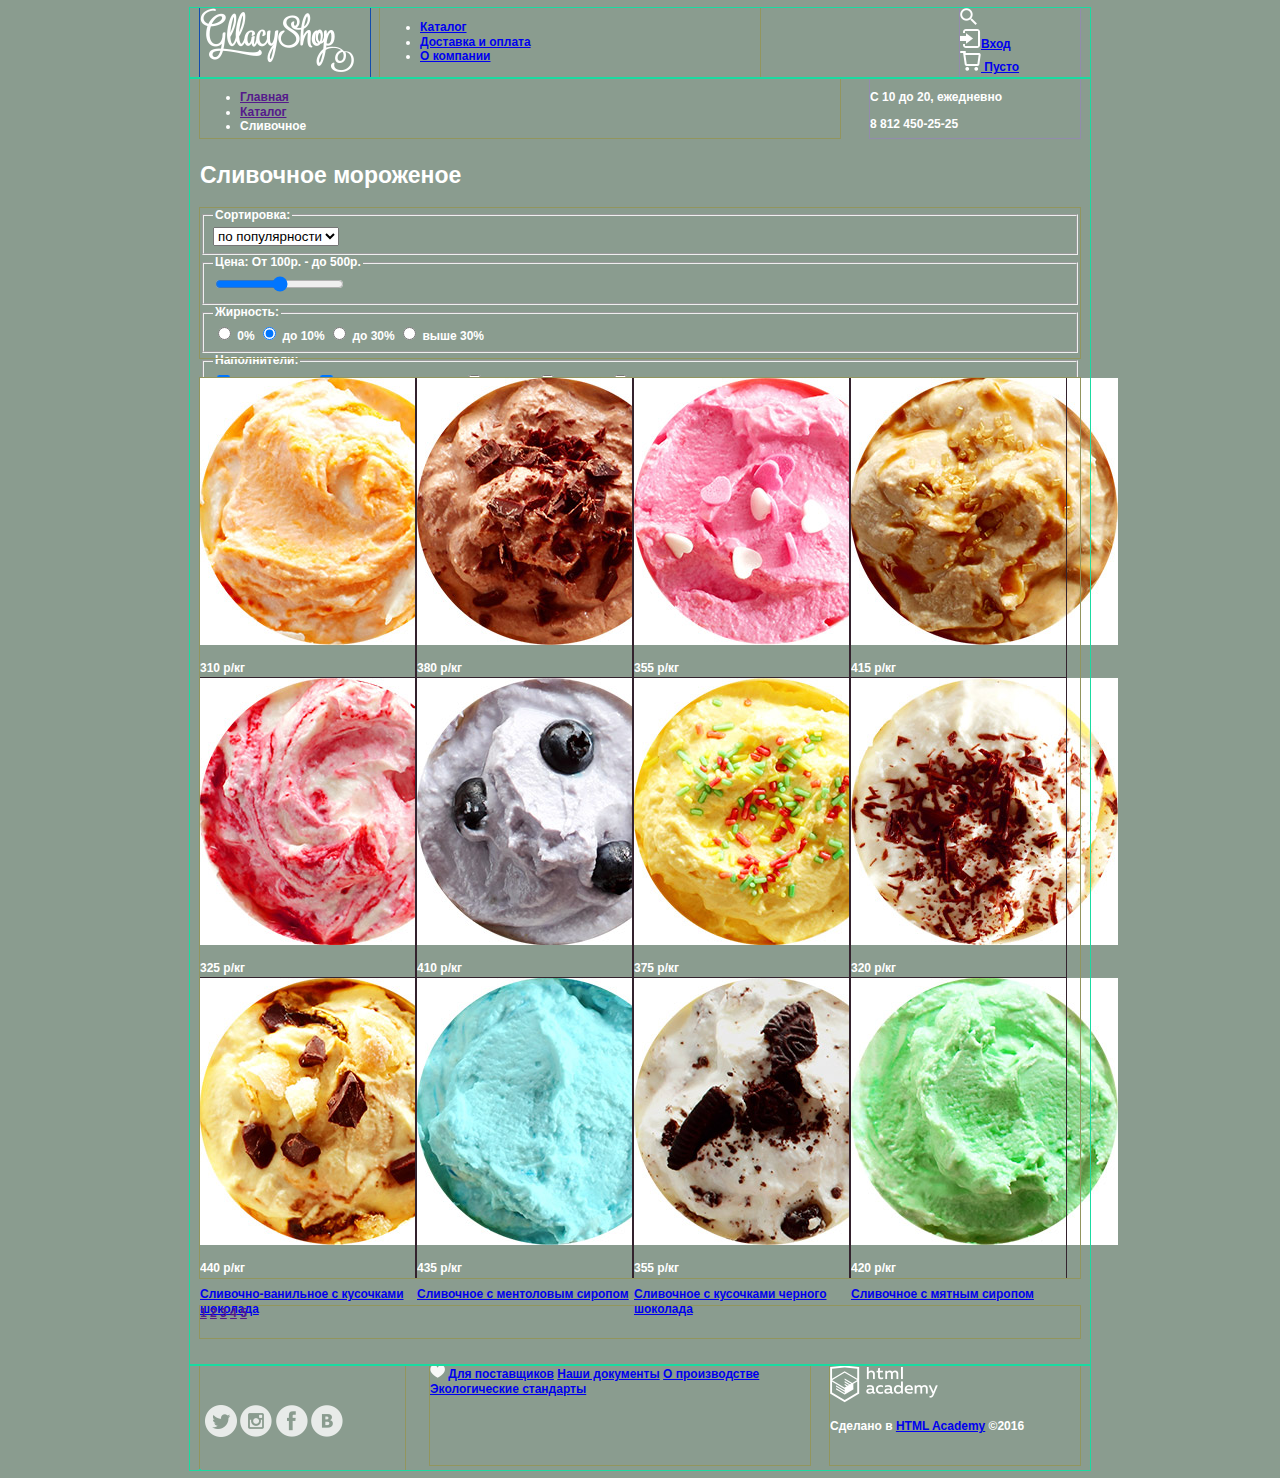
==== inner.html @ 933a935c "Сетка. Начало." ====
<!DOCTYPE html>
<html lang="ru">
  <head>
    <link href="css/style.css" rel="stylesheet">
    <meta charset="utf-8">
    <title>Gllacy Shop</title>
  </head>
  <body>
     <header class="main-header inner">
      <div class="container">
        <div class="header-logo">
          <a><img src="img/logo.png" width="154" height="64" alt="Глейси"></a>
        </div>
        <nav class="main-navigation">
          <ul>
            <li>
              <a href="#">Каталог</a>
            </li>
            <li>
              <a href="#">Доставка и оплата</a>
            </li>
            <li>
              <a href="#">О компании</a>
            </li>
          </ul>
        </nav>
        <div class="user-block">
          <a class="search" href="#" >
            <img src="img/icon-loop.png" width="17" height="17" alt="loop">
          </a>
          <div class="login">
          <a href="#"><img src="img/icon-entrance.png" width="21" height="19" alt="entrance">Вход</a>
          </div>
          <a class="basket" href="#">
            <img src="img/icon-basket.png" width="21" height="20" alt="basket">
            Пусто</a>
        </div>
        <div class="header-info">
          <p>С 10 до 20, ежедневно</p>
          <p>8 812 450-25-25</p>
        </div>
      </div>
    </header>
    <main class="container clearfix">
      <div class="breadcrumbs">
        <ul>
          <li>
            <a href="">Главная</a>
          </li>
          <li>
            <a href="">Каталог</a>
          </li>
          <li>
            Сливочное
          </li>
        </ul>
      </div>
      <h2 class="second-header">Сливочное мороженое</h2>
      <div class="filters">
        <form method="post" action="#">
          <fieldset>
            <legend>Сортировка:</legend>
            <select name="select">
              <option value="popular">по популярности</option>
            </select>
          </fieldset >
          <fieldset >
            <legend>Цена: От <span>100р.</span> - до <span>500р.</span></legend>
            <input type="range" min="100" max="500" step="10" id="price">
          </fieldset >
          <fieldset >
            <legend for="group-item">Жирность:</legend>
            <input type="radio" name="group-item" value="0%" id="0">
            <label for="0">0%</label>
            <input type="radio" name="group-item" value="до 10%" id="10-" checked>
            <label for="10-">до 10%</label>
            <input type="radio" name="group-item" value="до 30%" id="30-">
            <label for="30-"> до 30%</label>
            <input type="radio" name="group-item" value="выше 30%" id="30+">
            <label for="30+">выше 30%</label>
          </fieldset >
          <fieldset >
            <legend>Наполнители:</legend>
            <input type="checkbox" name="taste" id="chocolate" checked>
            <label for="chocolate">шоколадные</label>
            <input type="checkbox" name="taste" id="sugar" checked>
            <label for="sugar">сахарные присыпки</label>
            <input type="checkbox" name="taste" id="fruits">
            <label for="fruits">фрукты</label>
            <input type="checkbox" name="taste" id="suryp">
            <label for="suryp">сиропы</label>
            <input type="checkbox" name="taste" id="jam">
            <label for="jam">джемы</label>
          </fieldset >
        </form>
      </div>
      <div class="product">
        <article>
          <img src="img/item-orange-jam.jpg" width="267" height="267" alt="orange-jam">
          <p class="popular-price"><span>310 р/</span>кг</p>
          <a href="#">Сливочное с апельсиновым джемом и цитрусовой стружкой</a>
        </article>
        <article>
          <img src="img/item-cream-and-coffee.jpg" width="267" height="267" alt="cream-and-coffee">
          <p class="popular-price"><span>380 р/кг</p>
          <a href="#">Сливочно-кофейное с кусочками шоколада</a>
        </article>
        <article>
          <img src="img/item-cream-and-strawberry.jpg" width="267" height="267" alt="cream-and-strawberry">
          <p class="popular-price"><span>355 р/</span>кг</p>
          <a href="#">Сливочно-клубничное с присыпкой из белого шоколада</a>
        </article>
        <article>
          <img src="img/item-creme-brulee.jpg" width="267" height="267" alt="creme-brulee">
          <p class="popular-price"><span>415 р/</span>кг</p>
          <a href="#">Сливочное крем-брюле с карамельное подливкой</a>
        </article>
        <article>
          <img src="img/item-cowberry-jam.jpg" width="267" height="267" alt="cowberry-jam">
          <p class="popular-price"><span>325 р/</span>кг</p>
          <a href="#">Сливочное с брусничным джемом</a>
        </article>
        <article>
          <img src="img/item-blueberries.jpg" width="267" height="267" alt="blueberries">
          <p class="popular-price"><span>410 р/</span>кг</p>
          <a href="#">Сливочно-черничное с цельными ягодами черники</a>
        </article>
        <article>
          <img src="img/item-lemon-caramel.jpg" width="267" height="267" alt="lemon-caramel">
          <p class="popular-price"><span>375 р/</span>кг</p>
          <a href="#">Сливочно-лимонное с карамельной присыпкой</a>
        </article>
        <article>
          <img src="img/item-creme-chocolate.jpg" width="267" height="267" alt="creme-chocolate">
          <p class="popular-price"><span>320 р/</span>кг</p>
          <a href="#">Сливочное с шоколадной стружкой</a>
        </article>
        <article>
          <img src="img/item-vanil-chocolate.jpg" width="267" height="267" alt="vanil-chocolate">
          <p class="popular-price"><span>440 р/</span>кг</p>
          <a href="#">Сливочно-ванильное с кусочками шоколада</a>
        </article>
        <article>
          <img src="img/item-mentol.jpg" width="267" height="267" alt="mentol">
          <p class="popular-price"><span>435 р/</span>кг</p>
          <a href="#">Сливочное с ментоловым сиропом</a>
        </article>
        <article>
          <img src="img/item-black-chocolate.jpg" width="267" height="267" alt="black-chocolate">
          <p class="popular-price"><span>355 р/</span>кг</p>
          <a href="#">Сливочное с кусочками черного шоколада</a>
        </article>
        <article>
          <img src="img/item-creme-mint.jpg" width="267" height="267" alt="creme-mint">
          <p class="popular-price"><span>420 р/</span>кг</p>
          <a href="#">Сливочное с мятным сиропом</a>
        </article>
      </div>
      <div class="paginator">
        <a class="paginator-active" href="">1</a>
        <a href="">2</a>
        <a href="">3</a>
        <a href="">4</a>
        <a href="">5</a>
      </div>
    </main>
    <footer class="main-footer">
      <div class="container clearfix">
        <section class="footer-social">
          <a class="social-btn social-btn-twitter" href="#">
            <img src="img/icon-twitter.png" width="32" height="32" alt="twitter"></a>
          <a class="social-btn social-btn-inst" href="#">
            <img src="img/icon-insta.png" width="32" height="32" alt="insta"></a>
          <a class="social-btn social-btn-fb" href="#">
            <img src="img/icon-fb.png" width="32" height="32" alt="fb"></a>
          <a class="social-btn social-btn-vk" href="#">
            <img src="img/icon-vk.png" width="32" height="32" alt="vk"></a>
        </section>
        <section class="footer-links">
          <img src="img/icon-heart.png" width="15" height="13" alt="heart">
          <a href="#">Для поставщиков</a>
          <a href="#">Наши документы</a>
          <a href="#">О производстве</a>
          <a href="#">Экологические стандарты</a>
        </section>
        <section class="footer-copyright">
          <a href="https://htmlacademy.ru/intensive/htmlcss">
            <img class="logo-copyright" src="img/logo-h-a.png" width="108" height="38" alt="HA"></a>
          <p>Сделано в
          <a class="btn" href="https://htmlacademy.ru/intensive/htmlcss">HTML Academy</a>
          ©2016</p>
        </section>
      </div>
    </footer>
  </body>
</html>
---- css/style.css ----
body{
   background:#8a9c8f;
   font-size: 12px;
   font-family: "Roboto", Helvetica, sans-serif;
   color: rgb(255, 255, 255);
   font-weight: bold;
   line-height: 1.222;
}
.first-header
{
font-size: 60px;
color: rgb(255, 255, 255);
font-family: "Roboto", Helvetica, sans-serif;
font-weight: bold;
line-height: 1.006;
}
.second-header
{
font-size: 23px;
font-family: "Roboto", Helvetica, sans-serif;
color: rgb(255, 255, 255);
font-weight: bold;
line-height: 1.171;
}
.promotion-raspberry{
  background: url("../img/bg-promotion-rasberry.jpg") no-repeat;
  background-size: auto;
}
.promotion-chocolate{
  background: url("../img/bg-promotion-chocolate.jpg") no-repeat;
  background-size: auto;
}

.clearfix::after {
  content: "";
  outline: 1px solid #12dbad;
  display: table;
  clear: both;
}
.container {
  min-height: 70px;
  width: 880px;
  margin: 0 auto;
  padding: 0 10px;
  outline: 1px solid #19dba1;
}
.header-logo{
  float: left;
  width: 170px;
  outline: 1px solid #124bad;
  min-height: 70px;
  margin-right: 10px;
}
.main-navigation {
  float:left;
  width: 380px;
  outline: 1px solid #92955d;
  min-height: 70px;
}

.user-block {
  float: right;
  width: 120px;
  outline: 1px solid #928bad;
  height: 70px;
}
.header-info{
  float: right;
  width: 210px;
  outline: 1px solid #928bad;
  height: 60px;
}
.main-header{
  margin-bottom: 265px;
}
.inner{
  margin-bottom: 0px;
}
<--Явный костыль Inner. Можно ли проще? -->
.slider{
  outline: 1px solid #92955d;
  height:230px;
  margin-bottom:20px;
}
.promotion{
  outline: 1px solid #44445d;
  height:250px;
  margin-bottom:15px;
}
.promotion .block{
  float:left;
  height:240px;
  outline: 1px solid #92955d;
  width:430px;
  margin-left:7px;
  border-radius: 20px;
}
.popular-items{
  outline: 1px solid #33345d;
  height:300px;
  margin-bottom:20px;
}
.product article {
  float:left;
  margin-right: 2px;
  height:300px;
  width: 215px;
  outline: 1px solid #33222d;
}
.popular-items article {
  float:left;
  margin-right: 2px;
  height:300px;
  width: 215px;
  outline: 1px solid #33222d;
}
.breadcrumbs{
  float:left;
  width: 640px;
  height:60px;
  outline: 1px solid #92955d;
  margin-bottom: 5px;
}
h2{
  float:left;
}
.filters{
  float: left;
  height: 150px;
  width:880px;
  outline: 1px solid #92955d;
  margin-bottom: 20px;
}
.product{
  min-height: 350px;
  float:left;
  width:880px;
  outline: 1px solid #92955d;
  margin-bottom: 28px;
}
.paginator{
  float:left;
  min-height: 32px;
  width:880px;
  outline: 1px solid #92955d;
  margin-bottom: 27px;
}
.shop-info{
  outline: 1px solid #37775d;
  height: 390px;
  margin-bottom: 20px;
  width: 860px;
  border-radius: 20px;
  background: url("../img/bg-shop-news.png");
  background-size: auto;
}
.point{
  float:left;
  margin-top: 65px;
  margin-right: 1px;
  margin-left: 10px;
  height:130px;
  width: 418px;
  outline: 1px solid #33222d;
}
.point:nth-child(n+2){
  float:left;
  margin-top:10px;
  margin-right: 1px;
  margin-left: 10px;
  height:130px;
  width: 418px;
  outline: 1px solid #33222d;
}
.news-mailing{
  outline: 1px solid #44445d;
  height:250px;
  margin-bottom:10px;
}
.news-mailing .block{
  float:left;
  height:240px;
  outline: 1px solid #92955d;
  width:430px;
  margin-left:7px;
}
.shop-news{
  float:left;
  height:240px;
  outline: 1px solid #92955d;
  width:430px;
  margin-left:7px;
  border-radius: 20px;
  background: url("../img/bg-news-strawberry.jpg");
  background-size: cover;
}
.mailing{
  float:left;
  height:240px;
  outline: 1px solid #92955d;
  width:430px;
  margin-left:7px;
  border-radius: 20px;
  background-size: cover;
  color: #000000;
  background: #f7f7f4;
}
.map .container{
  background: url("../img/map.jpg") no-repeat;
  background-size: auto;
}
.contacts{
  float:right;
  margin-top: 60px;
  margin-right: 6px;
  margin-bottom: 47px;
  width:310px;
  height:330px;
  outline: 1px solid #92955d;
  border-radius: 20px;
  background: #f7f7f4;
  color: #000000;
}
.footer-social{
  float:left;
  height:25px;
  width:200px;
  margin-right: 25px;
  padding:40px 0px 40px 5px;
  outline: 1px solid #92955d;
}
.footer-links{
  float:left;
  width:380px;
  height:100px;
  margin-right: 16px;
  outline: 1px solid #92955d;
}
.footer-copyright{
  float:right;
  width:250px;
  height:100px;
  outline: 1px solid #92955d;
}
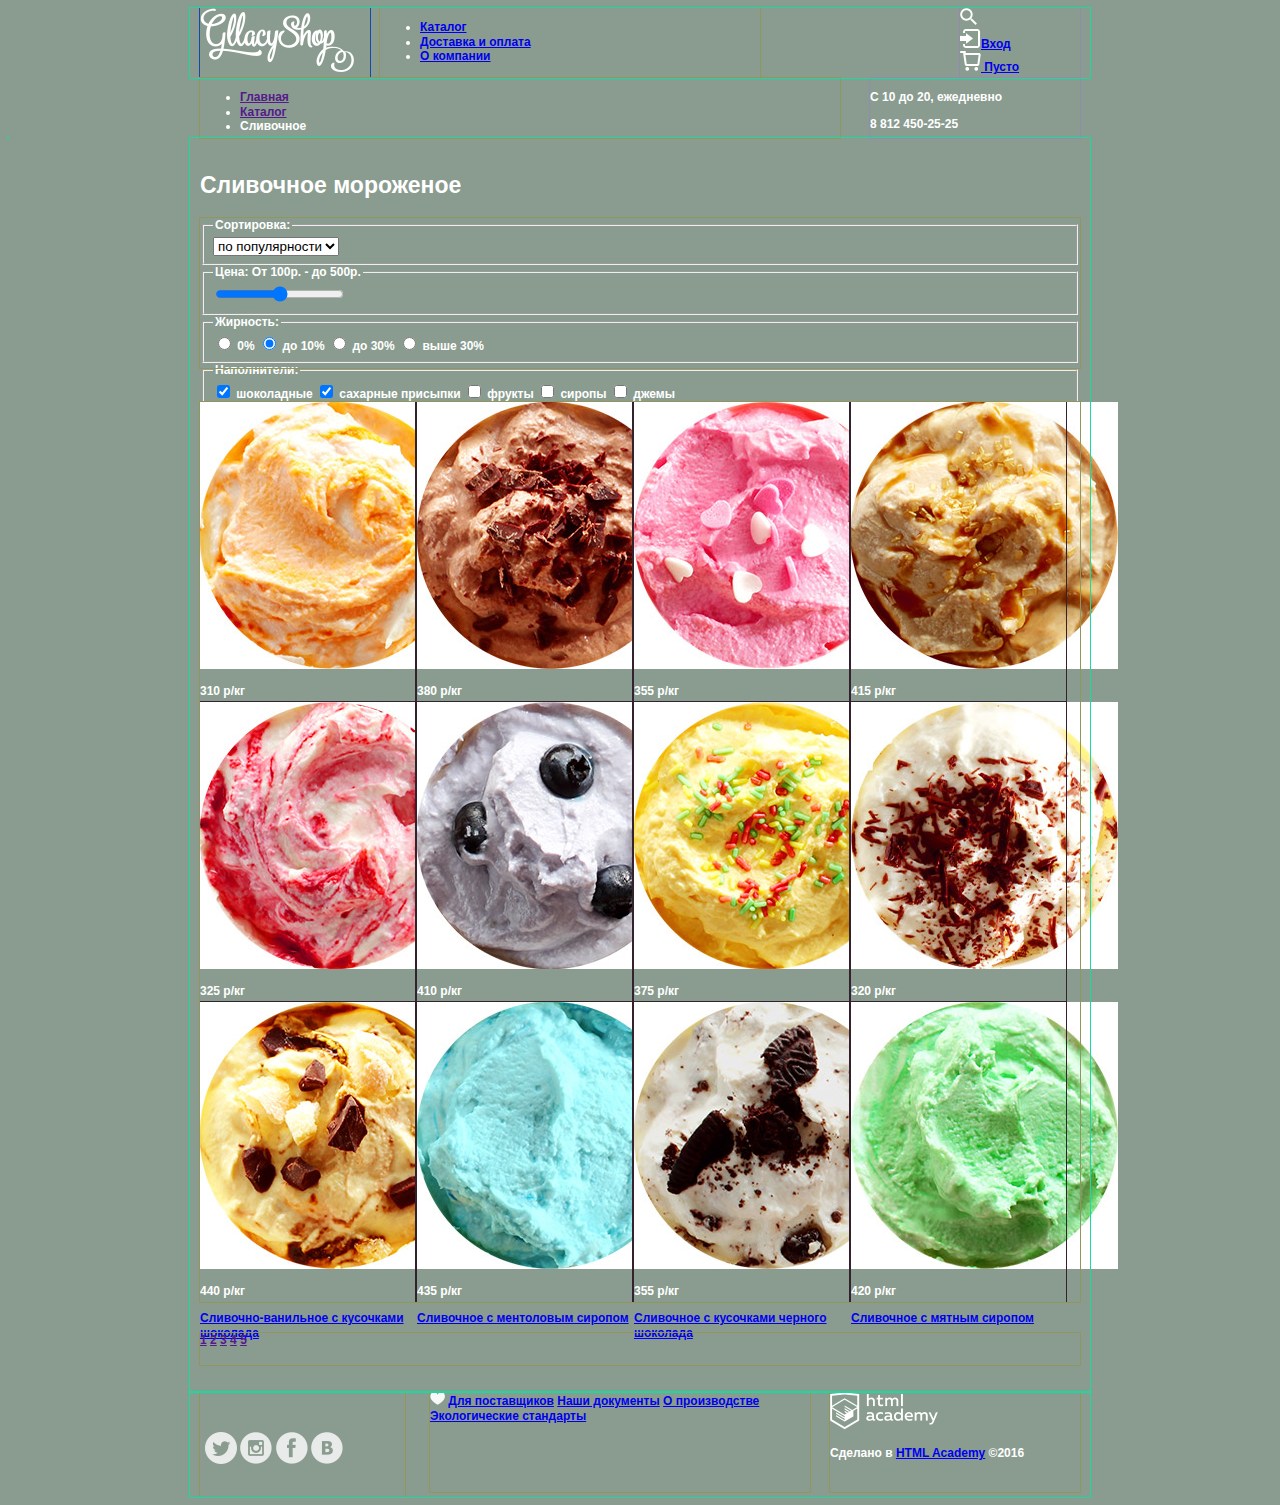
==== commit 193e4a76: "Сетка.Исправлено" ====
--- a/inner.html
+++ b/inner.html
@@ -6,7 +6,7 @@
     <title>Gllacy Shop</title>
   </head>
   <body>
-     <header class="main-header inner">
+     <header class="main-header clearfix">
       <div class="container">
         <div class="header-logo">
           <a><img src="img/logo.png" width="154" height="64" alt="Глейси"></a>
--- a/css/style.css
+++ b/css/style.css
@@ -16,6 +16,7 @@
 }
 .second-header
 {
+display:inline-block;
 font-size: 23px;
 font-family: "Roboto", Helvetica, sans-serif;
 color: rgb(255, 255, 255);
@@ -70,14 +71,8 @@
   outline: 1px solid #928bad;
   height: 60px;
 }
-.main-header{
-  margin-bottom: 265px;
-}
-.inner{
-  margin-bottom: 0px;
-}
-<--Явный костыль Inner. Можно ли проще? -->
 .slider{
+  margin-top: 285px;
   outline: 1px solid #92955d;
   height:230px;
   margin-bottom:20px;
@@ -107,25 +102,27 @@
   width: 215px;
   outline: 1px solid #33222d;
 }
-.popular-items article {
-  float:left;
+.item {
+  display:inline-block;
   margin-right: 2px;
   height:300px;
   width: 215px;
   outline: 1px solid #33222d;
 }
 .breadcrumbs{
-  float:left;
+  display:inline-block;
   width: 640px;
   height:60px;
   outline: 1px solid #92955d;
   margin-bottom: 5px;
+  vertical-align: top;
+  margin-top: -60px;
 }
 h2{
   float:left;
 }
 .filters{
-  float: left;
+  display:inline-block;
   height: 150px;
   width:880px;
   outline: 1px solid #92955d;
@@ -133,13 +130,13 @@
 }
 .product{
   min-height: 350px;
-  float:left;
+  display:inline-block;
   width:880px;
   outline: 1px solid #92955d;
   margin-bottom: 28px;
 }
 .paginator{
-  float:left;
+  display:inline-block;
   min-height: 32px;
   width:880px;
   outline: 1px solid #92955d;
@@ -154,24 +151,20 @@
   background: url("../img/bg-shop-news.png");
   background-size: auto;
 }
+.points{
+  float:left;
+  margin-top: 30px;
+}
 .point{
   float:left;
-  margin-top: 65px;
+  margin-top: 10px;
   margin-right: 1px;
   margin-left: 10px;
   height:130px;
   width: 418px;
   outline: 1px solid #33222d;
 }
-.point:nth-child(n+2){
-  float:left;
-  margin-top:10px;
-  margin-right: 1px;
-  margin-left: 10px;
-  height:130px;
-  width: 418px;
-  outline: 1px solid #33222d;
-}
+
 .news-mailing{
   outline: 1px solid #44445d;
   height:250px;
@@ -205,7 +198,7 @@
   color: #000000;
   background: #f7f7f4;
 }
-.map .container{
+.map{
   background: url("../img/map.jpg") no-repeat;
   background-size: auto;
 }
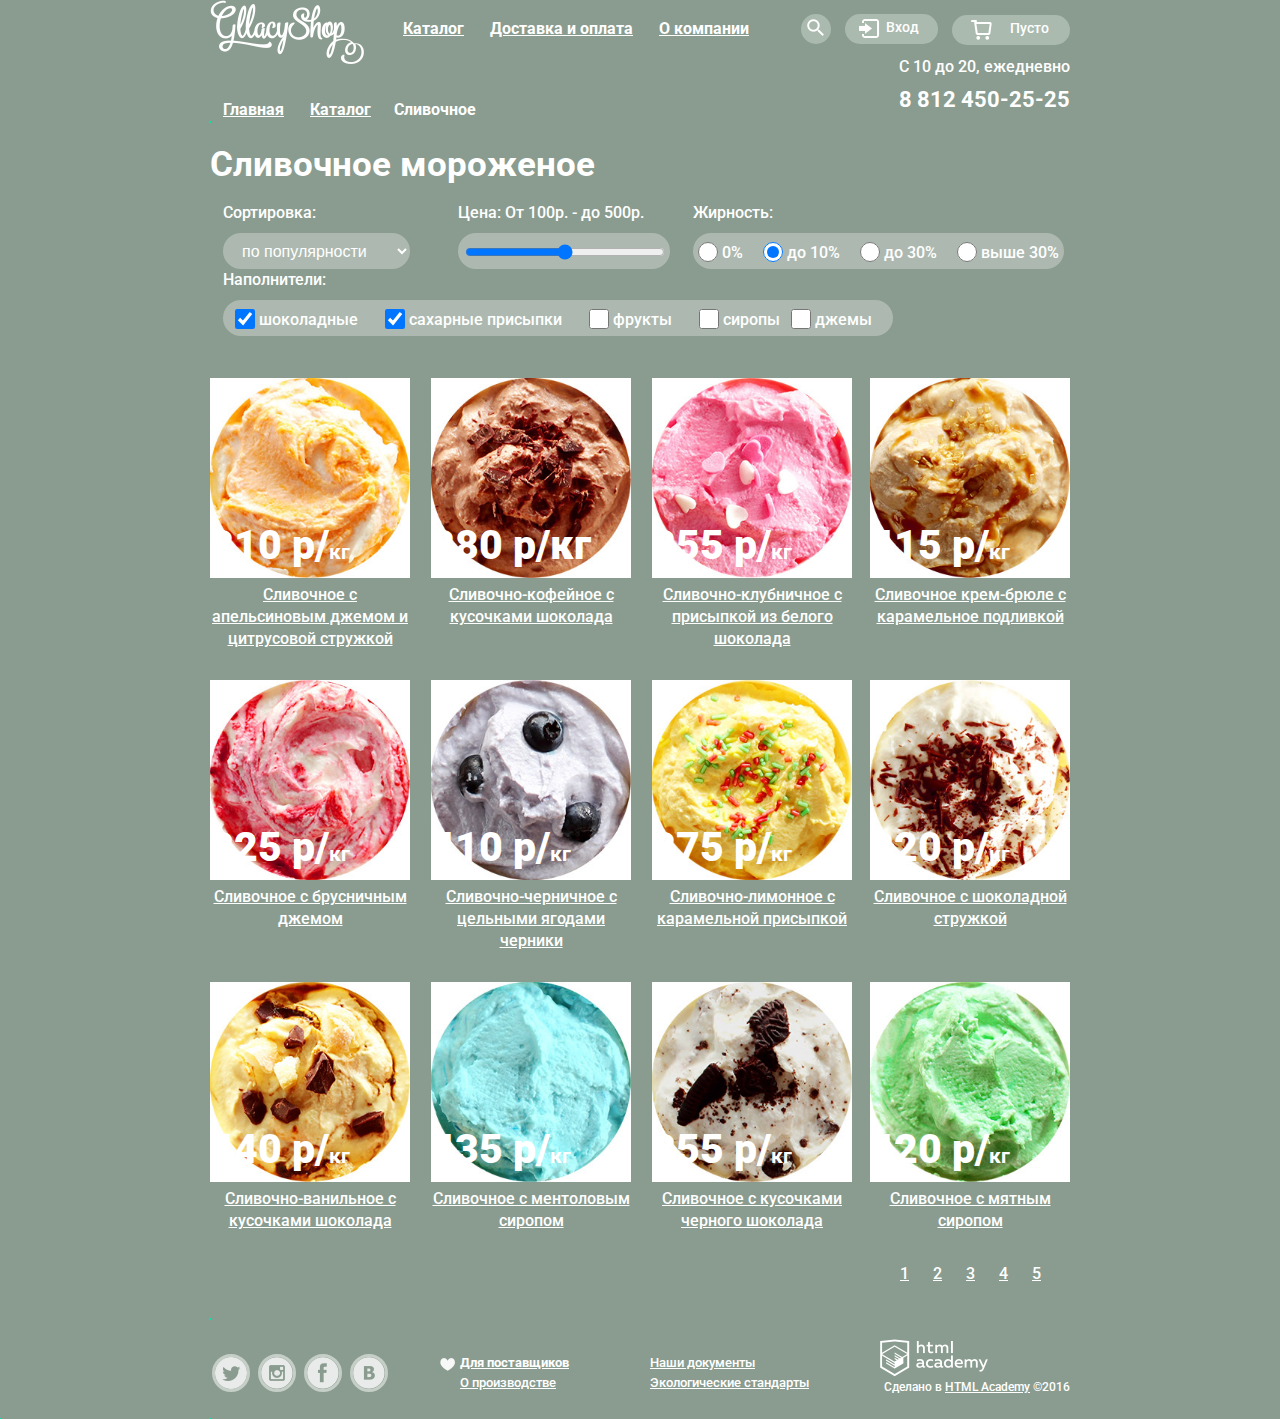
==== commit 1b987cb2: "Сетка и декор" ====
--- a/inner.html
+++ b/inner.html
@@ -1,46 +1,52 @@
 <!DOCTYPE html>
 <html lang="ru">
   <head>
+    <link href="https://fonts.googleapis.com/css?family=Roboto:400,500,700&amp;subset=cyrillic" rel="stylesheet">
+    <link rel="stylesheet" href="css/normalize.css">
     <link href="css/style.css" rel="stylesheet">
     <meta charset="utf-8">
     <title>Gllacy Shop</title>
   </head>
   <body>
-     <header class="main-header clearfix">
-      <div class="container">
-        <div class="header-logo">
-          <a><img src="img/logo.png" width="154" height="64" alt="Глейси"></a>
-        </div>
-        <nav class="main-navigation">
-          <ul>
-            <li>
-              <a href="#">Каталог</a>
-            </li>
-            <li>
-              <a href="#">Доставка и оплата</a>
-            </li>
-            <li>
-              <a href="#">О компании</a>
-            </li>
-          </ul>
-        </nav>
-        <div class="user-block">
-          <a class="search" href="#" >
-            <img src="img/icon-loop.png" width="17" height="17" alt="loop">
-          </a>
-          <div class="login">
-          <a href="#"><img src="img/icon-entrance.png" width="21" height="19" alt="entrance">Вход</a>
-          </div>
-          <a class="basket" href="#">
-            <img src="img/icon-basket.png" width="21" height="20" alt="basket">
-            Пусто</a>
-        </div>
-        <div class="header-info">
-          <p>С 10 до 20, ежедневно</p>
-          <p>8 812 450-25-25</p>
-        </div>
-      </div>
-    </header>
+    <header class="main-header">
+     <div class="container clearfix">
+       <div class="header-first">
+         <div class="header-logo">
+           <a><img src="img/logo.png" width="154" height="64" alt="Глейси"></a>
+         </div>
+         <nav class="main-navigation">
+           <ul>
+             <li>
+               <a href="#">Каталог</a>
+             </li>
+             <li>
+               <a href="#">Доставка и оплата</a>
+             </li>
+             <li>
+               <a href="#">О компании</a>
+             </li>
+           </ul>
+         </nav>
+         <div class="user-block">
+           <div class="loop">
+           <a href="#">
+           </a>
+         </div>
+           <div class="login">
+             <a href="#">Вход</a>
+           </div>
+           <div class="basket">
+             <a  href="#">
+             Пусто</a>
+           </div>
+       </div>
+       </div>
+       <div class="header-info">
+         <p>С 10 до 20, ежедневно</p>
+         <p class="number">8 812 450-25-25</p>
+       </div>
+     </div>
+   </header>
     <main class="container clearfix">
       <div class="breadcrumbs">
         <ul>
@@ -51,7 +57,7 @@
             <a href="">Каталог</a>
           </li>
           <li>
-            Сливочное
+            <p>Сливочное</p>
           </li>
         </ul>
       </div>
@@ -60,16 +66,19 @@
         <form method="post" action="#">
           <fieldset>
             <legend>Сортировка:</legend>
-            <select name="select">
-              <option value="popular">по популярности</option>
+            <select  name="select">
+              <option class="decorate" value="popular">по популярности</option>
             </select>
           </fieldset >
-          <fieldset >
+          <fieldset>
             <legend>Цена: От <span>100р.</span> - до <span>500р.</span></legend>
-            <input type="range" min="100" max="500" step="10" id="price">
+            <div class="decorate">
+              <input type="range" min="100" max="500" step="10" id="price">
+            </div>
           </fieldset >
           <fieldset >
             <legend for="group-item">Жирность:</legend>
+            <div class="decorate">
             <input type="radio" name="group-item" value="0%" id="0">
             <label for="0">0%</label>
             <input type="radio" name="group-item" value="до 10%" id="10-" checked>
@@ -78,9 +87,11 @@
             <label for="30-"> до 30%</label>
             <input type="radio" name="group-item" value="выше 30%" id="30+">
             <label for="30+">выше 30%</label>
+          </div>
           </fieldset >
           <fieldset >
             <legend>Наполнители:</legend>
+            <div class="decorate">
             <input type="checkbox" name="taste" id="chocolate" checked>
             <label for="chocolate">шоколадные</label>
             <input type="checkbox" name="taste" id="sugar" checked>
@@ -91,67 +102,68 @@
             <label for="suryp">сиропы</label>
             <input type="checkbox" name="taste" id="jam">
             <label for="jam">джемы</label>
+            </div>
           </fieldset >
         </form>
       </div>
       <div class="product">
         <article>
-          <img src="img/item-orange-jam.jpg" width="267" height="267" alt="orange-jam">
+          <img src="img/item-orange-jam.jpg" width="200" height="200" alt="orange-jam">
           <p class="popular-price"><span>310 р/</span>кг</p>
           <a href="#">Сливочное с апельсиновым джемом и цитрусовой стружкой</a>
         </article>
         <article>
-          <img src="img/item-cream-and-coffee.jpg" width="267" height="267" alt="cream-and-coffee">
+          <img src="img/item-cream-and-coffee.jpg" width="200" height="200" alt="cream-and-coffee">
           <p class="popular-price"><span>380 р/кг</p>
           <a href="#">Сливочно-кофейное с кусочками шоколада</a>
         </article>
         <article>
-          <img src="img/item-cream-and-strawberry.jpg" width="267" height="267" alt="cream-and-strawberry">
+          <img src="img/item-cream-and-strawberry.jpg" width="200" height="200" alt="cream-and-strawberry">
           <p class="popular-price"><span>355 р/</span>кг</p>
           <a href="#">Сливочно-клубничное с присыпкой из белого шоколада</a>
         </article>
         <article>
-          <img src="img/item-creme-brulee.jpg" width="267" height="267" alt="creme-brulee">
+          <img src="img/item-creme-brulee.jpg" width="200" height="200" alt="creme-brulee">
           <p class="popular-price"><span>415 р/</span>кг</p>
           <a href="#">Сливочное крем-брюле с карамельное подливкой</a>
         </article>
         <article>
-          <img src="img/item-cowberry-jam.jpg" width="267" height="267" alt="cowberry-jam">
+          <img src="img/item-cowberry-jam.jpg" width="200" height="200" alt="cowberry-jam">
           <p class="popular-price"><span>325 р/</span>кг</p>
           <a href="#">Сливочное с брусничным джемом</a>
         </article>
         <article>
-          <img src="img/item-blueberries.jpg" width="267" height="267" alt="blueberries">
+          <img src="img/item-blueberries.jpg" width="200" height="200" alt="blueberries">
           <p class="popular-price"><span>410 р/</span>кг</p>
           <a href="#">Сливочно-черничное с цельными ягодами черники</a>
         </article>
         <article>
-          <img src="img/item-lemon-caramel.jpg" width="267" height="267" alt="lemon-caramel">
+          <img src="img/item-lemon-caramel.jpg" width="200" height="200" alt="lemon-caramel">
           <p class="popular-price"><span>375 р/</span>кг</p>
           <a href="#">Сливочно-лимонное с карамельной присыпкой</a>
         </article>
         <article>
-          <img src="img/item-creme-chocolate.jpg" width="267" height="267" alt="creme-chocolate">
+          <img src="img/item-creme-chocolate.jpg" width="200" height="200" alt="creme-chocolate">
           <p class="popular-price"><span>320 р/</span>кг</p>
           <a href="#">Сливочное с шоколадной стружкой</a>
         </article>
         <article>
-          <img src="img/item-vanil-chocolate.jpg" width="267" height="267" alt="vanil-chocolate">
+          <img src="img/item-vanil-chocolate.jpg" width="200" height="200" alt="vanil-chocolate">
           <p class="popular-price"><span>440 р/</span>кг</p>
           <a href="#">Сливочно-ванильное с кусочками шоколада</a>
         </article>
         <article>
-          <img src="img/item-mentol.jpg" width="267" height="267" alt="mentol">
+          <img src="img/item-mentol.jpg"width="200" height="200" alt="mentol">
           <p class="popular-price"><span>435 р/</span>кг</p>
           <a href="#">Сливочное с ментоловым сиропом</a>
         </article>
         <article>
-          <img src="img/item-black-chocolate.jpg" width="267" height="267" alt="black-chocolate">
+          <img src="img/item-black-chocolate.jpg"width="200" height="200" alt="black-chocolate">
           <p class="popular-price"><span>355 р/</span>кг</p>
           <a href="#">Сливочное с кусочками черного шоколада</a>
         </article>
         <article>
-          <img src="img/item-creme-mint.jpg" width="267" height="267" alt="creme-mint">
+          <img src="img/item-creme-mint.jpg" width="200" height="200" alt="creme-mint">
           <p class="popular-price"><span>420 р/</span>кг</p>
           <a href="#">Сливочное с мятным сиропом</a>
         </article>
@@ -164,22 +176,17 @@
         <a href="">5</a>
       </div>
     </main>
-    <footer class="main-footer">
+    <footer class="main-footer clearfix">
       <div class="container clearfix">
         <section class="footer-social">
-          <a class="social-btn social-btn-twitter" href="#">
-            <img src="img/icon-twitter.png" width="32" height="32" alt="twitter"></a>
-          <a class="social-btn social-btn-inst" href="#">
-            <img src="img/icon-insta.png" width="32" height="32" alt="insta"></a>
-          <a class="social-btn social-btn-fb" href="#">
-            <img src="img/icon-fb.png" width="32" height="32" alt="fb"></a>
-          <a class="social-btn social-btn-vk" href="#">
-            <img src="img/icon-vk.png" width="32" height="32" alt="vk"></a>
+          <a class="social-btn social-btn-twitter" href="#"></a>
+          <a class="social-btn social-btn-inst" href="#"></a>
+          <a class="social-btn social-btn-fb" href="#"></a>
+          <a class="social-btn social-btn-vk" href="#"></a>
         </section>
         <section class="footer-links">
-          <img src="img/icon-heart.png" width="15" height="13" alt="heart">
-          <a href="#">Для поставщиков</a>
-          <a href="#">Наши документы</a>
+          <a href="#" class="column-1"><b>Для поставщиков</b></a>
+          <a href="#" class="column-1">Наши документы</a>
           <a href="#">О производстве</a>
           <a href="#">Экологические стандарты</a>
         </section>
@@ -187,7 +194,7 @@
           <a href="https://htmlacademy.ru/intensive/htmlcss">
             <img class="logo-copyright" src="img/logo-h-a.png" width="108" height="38" alt="HA"></a>
           <p>Сделано в
-          <a class="btn" href="https://htmlacademy.ru/intensive/htmlcss">HTML Academy</a>
+          <a href="https://htmlacademy.ru/intensive/htmlcss">HTML Academy</a>
           ©2016</p>
         </section>
       </div>
--- a/css/style.css
+++ b/css/style.css
@@ -1,10 +1,10 @@
 body{
-   background:#8a9c8f;
-   font-size: 12px;
-   font-family: "Roboto", Helvetica, sans-serif;
-   color: rgb(255, 255, 255);
-   font-weight: bold;
-   line-height: 1.222;
+   min-width:900px;
+   font-weight: 500;
+   font-size: 16px;
+   line-height: 22px;
+   font-family: "Roboto", "Arial", sans-serif;
+   background: #8a9c8f;
 }
 .first-header
 {
@@ -16,22 +16,11 @@
 }
 .second-header
 {
-display:inline-block;
-font-size: 23px;
-font-family: "Roboto", Helvetica, sans-serif;
-color: rgb(255, 255, 255);
-font-weight: bold;
-line-height: 1.171;
-}
-.promotion-raspberry{
-  background: url("../img/bg-promotion-rasberry.jpg") no-repeat;
-  background-size: auto;
-}
-.promotion-chocolate{
-  background: url("../img/bg-promotion-chocolate.jpg") no-repeat;
-  background-size: auto;
-}
-
+font-size: 35px;
+line-height: 27px;
+color: #ffffff;
+font-weight: 700;
+}
 .clearfix::after {
   content: "";
   outline: 1px solid #12dbad;
@@ -40,198 +29,765 @@
 }
 .container {
   min-height: 70px;
-  width: 880px;
+  width: 860px;
   margin: 0 auto;
   padding: 0 10px;
-  outline: 1px solid #19dba1;
+}
+.main-header {
+  color: #ffffff;
 }
 .header-logo{
   float: left;
   width: 170px;
-  outline: 1px solid #124bad;
   min-height: 70px;
   margin-right: 10px;
 }
 .main-navigation {
   float:left;
   width: 380px;
-  outline: 1px solid #92955d;
-  min-height: 70px;
-}
-
+  margin-top: 10px;
+  min-height: 50px;
+}
+.main-navigation a {
+  display:block;
+  padding: 10px 13px;
+  color: #ffffff;
+}
+.main-navigation a:hover {
+  border-radius: 20px;
+  background: #ba6f5a;
+}
+.main-navigation ul {
+  margin: 0;
+  padding: 0;
+  list-style: none;
+  font-size: 0;
+}
+.main-navigation li {
+  display: inline-block;
+  font-size: 16px;
+  line-height: 18px;
+  font-weight: 700;
+  vertical-align: top;
+}
 .user-block {
   float: right;
-  width: 120px;
-  outline: 1px solid #928bad;
-  height: 70px;
+  max-width: 300px;
+  margin-top: 10px;
+  min-height: 50px;
+}
+.user-block a{
+  display:block;
+  padding: 5px;
+  font-size: 14px;
+  line-height: 16px;
+  color: #ffffff;
+  text-decoration: none;
+}
+.login{
+  display: inline-block;
+  position: relative;
+  vertical-align: top;
+  margin-right: 10px;
+  text-align: center;
+  top:4px;
+  padding-left: 22px;
+  width: 71px;
+  height: 30px;
+  border-radius: 30px;
+  background: #abbaaf;
+}
+.login::before {
+  content: "";
+  position: absolute;
+  top: 5px;
+  left: 14px;
+  width: 22px;
+  height: 20px;
+  background: url("../img/sprite_header.png") no-repeat;
+  background-position: -10px -50px;
+
+}
+.loop{
+  display: inline-block;
+  position: relative;
+  vertical-align: top;
+  margin-right: 10px;
+  top:4px;
+  width: 30px;
+  height: 30px;
+  border-radius: 30px;
+  background: #abbaaf;
+}
+.loop::before {
+  content: "";
+  position: absolute;
+  top: 5px;
+  left: 6px;
+  width: 18px;
+  height: 19px;
+  background: url("../img/sprite_header.png") no-repeat;
+  background-position: -10px -129px;
+}
+.basket{
+  display: inline-block;
+  position: relative;
+  vertical-align: top;
+  top: 5px;
+  padding-left: 53px;
+  width: 65px;
+  height: 30px;
+  border-radius: 30px;
+  background: #abbaaf;
+}
+.basket::before {
+  content: "";
+  position: absolute;
+  top: 5px;
+  left: 19px;
+  width: 21px;
+  height: 21px;
+  background: #ff0000;
+  background: url("../img/sprite_header.png") no-repeat;
+  background-position: -10px -10px;
+  <--background-position:-10px -89px;-->
 }
 .header-info{
   float: right;
+  margin-top: -20px;
+  text-align: right;
   width: 210px;
-  outline: 1px solid #928bad;
-  height: 60px;
+}
+.number{
+  font-size: 22px;
+  line-height: 0px;
+  font-weight: 700;
 }
 .slider{
   margin-top: 285px;
-  outline: 1px solid #92955d;
   height:230px;
   margin-bottom:20px;
 }
+.slider .first-header{
+  text-align: center;
+}
+.slider a{
+  display:block;
+  font-size: 32px;
+  text-align: center;
+  color: #ffffff;
+  text-decoration: none;
+  text-shadow: #ad422b 1px 1px 2px;
+  box-shadow: 0px 1px #a06350;
+  background: linear-gradient(#da9261, #c14e3b);
+  width:278px;
+  height:45px;
+  margin-left:280px;
+  margin-top: -20px;
+  padding-top: 18px;
+  border-radius: 30px;
+}
+.slider::after {
+  content: "";
+  display: block;
+  margin-left: 15px;
+  width: 21px;
+	height: 21px;
+	-moz-border-radius: 10px;
+	-webkit-border-radius: 10px;
+	border-radius: 10px;
+  background-color: #ffffff;
+}
+
 .promotion{
-  outline: 1px solid #44445d;
+  float:left;
   height:250px;
   margin-bottom:15px;
+  color: #ffffff;
+  width:860px;
+  font-size: 18px;
+  font-weight: 500;
+  line-height: 22px;
+}
+.promotion a{
+  display:block;
+  font-size: 18px;
+  line-height: 24px;
+  color: #ffffff;
+  margin-left: 210px;
+  margin-right: 20px;
+  width:165px;
+  height:34px;
+  padding-top: 8px;
+  text-align: center;
+  text-decoration: none;
+  text-shadow: #ad422b 1px 1px 2px;
+  box-shadow: 0px 1px #a06350;
+  background: linear-gradient(#da9261, #c14e3b);
+  border-radius: 30px;
 }
 .promotion .block{
-  float:left;
-  height:240px;
-  outline: 1px solid #92955d;
-  width:430px;
-  margin-left:7px;
-  border-radius: 20px;
+  height:220px;
+  width:400px;
+  border-radius: 20px;
+  margin-right: 20px;
+  padding-left: 20px;
+}
+.promotion .block:last-child{
+  height:220px;
+  width:400px;
+  border-radius: 20px;
+  margin-right: 0px;
+}
+.promotion-raspberry{
+  float:left;
+  background: url("../img/bg-promotion-rasberry.jpg") no-repeat;
+  background-size: auto;
+}
+.promotion-chocolate{
+  float:right;
+  background: url("../img/bg-promotion-chocolate.jpg") no-repeat;
+  background-size: auto;
 }
 .popular-items{
-  outline: 1px solid #33345d;
-  height:300px;
-  margin-bottom:20px;
-}
-.product article {
-  float:left;
-  margin-right: 2px;
-  height:300px;
-  width: 215px;
-  outline: 1px solid #33222d;
+  margin-bottom:30px;
+  width:860px;
 }
 .item {
   display:inline-block;
-  margin-right: 2px;
-  height:300px;
-  width: 215px;
-  outline: 1px solid #33222d;
+  position:relative;
+  z-index: 2;
+  vertical-align: top;
+  margin-right: 17px;
+  margin-left: 0px;
+  padding: 0px;
+  width: 200px;
+}
+.item:last-child {
+  display:inline-block;
+  float: right;
+  position:relative;
+  vertical-align: top;
+  z-index: 2;
+  margin-right: 0px;
+  width: 200px;
+}
+.item::before{
+  content: "";
+  position: absolute;
+  vertical-align: top;
+  z-index: -1;
+  width: 200px;
+  height:100px;
+  background:#8a9c8f;
+}
+.item::after {
+  content: "";
+  position: absolute;
+  vertical-align: top;
+  top:1px;
+  z-index: 3;
+  width: 61px;
+  height: 61px;
+  background: url("../img/icon-hit.png") no-repeat;
+}
+
+.item a{
+  display:block;
+  font-size: 16px;
+  line-height: 22px;
+  color: #ffffff;
+  text-align: center;
+}
+.item p{
+  display:block;
+  font-weight: 700;
+  font-size: 21px;
+  line-height: 22px;
+  margin-top: -50px;
+  color: #ffffff;
+}
+.item p span {
+    font-weight: 900;
+    font-size: 41px;
+    line-height: 22px;
+    margin-top: -50px;
+    color: #ffffff;
 }
 .breadcrumbs{
-  display:inline-block;
+  float:left;
   width: 640px;
-  height:60px;
-  outline: 1px solid #92955d;
-  margin-bottom: 5px;
+  height:30px;
   vertical-align: top;
   margin-top: -60px;
 }
-h2{
-  float:left;
-}
+.breadcrumbs a {
+  display:block;
+  padding: 10px 13px;
+  color: #ffffff;
+}
+.breadcrumbs ul {
+  margin: 0;
+  padding: 0;
+  list-style: none;
+  font-size: 0;
+}
+.breadcrumbs li {
+  display: inline-block;
+  font-size: 16px;
+  line-height: 18px;
+  font-weight: 700;
+  vertical-align: top;
+}
+.breadcrumbs p {
+  display: inline-block;
+  margin-top: 10px;
+  margin-left: 10px;
+  font-size: 16px;
+  line-height: 18px;
+  font-weight: 700;
+  vertical-align: top;
+  color: #ffffff;
+}
+
 .filters{
   display:inline-block;
   height: 150px;
-  width:880px;
-  outline: 1px solid #92955d;
+  margin-top: -5px;
   margin-bottom: 20px;
 }
-.product{
-  min-height: 350px;
-  display:inline-block;
-  width:880px;
-  outline: 1px solid #92955d;
-  margin-bottom: 28px;
+fieldset{
+  display: block;
+  float:left;
+  border: none;
+  margin-left: 13px;
+  min-width: 220px;
+  -webkit-padding-before: 0;
+  -webkit-padding-start: 0;
+  -webkit-padding-end: 0;
+  -webkit-padding-after: 0;
+}
+legend{
+  display: block;
+  max-width: none;
+  width:auto;
+  font-weight: 14px;
+  color:#ffffff;
+  margin-bottom: 9px;
+}
+label{
+  display:inline-block;
+  font-weight: 16px;
+  vertical-align:top;
+  color:#ffffff;
+  line-height: 22px;
+  margin-right: 16px;
+}
+label:nth-child(8){
+  display: inline-block;
+  vertical-align:top;
+  margin-right: 0px;
+}
+select{
+  height:36px;
+  color:#ffffff;
+  width:187px;
+  padding-left: 15px;
+  border-style: none;
+  border-radius: 30px;
+  background: #adb9b0;
+}
+input[type=range]{
+  display:inline-block;
+  vertical-align: top;
+  font-size: 18px;
+  line-height: 24px;
+  color: #ffffff;
+  height: 20px;
+  width:200px;
+  margin-left: 2px;
+}
+input[type=radio]{
+  display: inline-block;
+  height:20px;
+  width:20px;
+  padding-left: 15px;
+}
+input[type=radio]:checked{
+
+}
+input[type=checkbox]{
+  display: inline-block;
+  margin-left: 7px;
+  height:20px;
+  width: 20px;
+}
+.decorate{
+  display: inline-block;
+  height:27px;
+  width:auto;
+  padding-left: 5px;
+  padding-right: 5px;
+  padding-top: 9px;
+  border-radius: 30px;
+  background: #adb9b0;
+}
+
+article {
+  display:inline-block;
+  position:relative;
+  z-index: 2;
+  vertical-align: top;
+  margin-right: 17px;
+  margin-left: 0px;
+  margin-bottom: 30px;
+  padding: 0px;
+  width: 200px;
+}
+article:nth-child(4n) {
+  display:inline-block;
+  float: right;
+  position:relative;
+  vertical-align: top;
+  z-index: 2;
+  margin-right: 0px;
+  width: 200px;
+}
+article::before{
+  content: "";
+  position: absolute;
+  vertical-align: top;
+  z-index: -1;
+  width: 200px;
+  height:100px;
+  background:#8a9c8f;
+}
+
+article a{
+  display:block;
+  font-size: 16px;
+  line-height: 22px;
+  color: #ffffff;
+  text-align: center;
+}
+article p{
+  display:block;
+  font-weight: 700;
+  font-size: 21px;
+  line-height: 22px;
+  margin-top: -50px;
+  color: #ffffff;
+}
+article p span {
+    font-weight: 900;
+    font-size: 41px;
+    line-height: 22px;
+    margin-top: -50px;
+    color: #ffffff;
 }
 .paginator{
   display:inline-block;
-  min-height: 32px;
-  width:880px;
-  outline: 1px solid #92955d;
+  float: right;
+  padding-left: 15px;
+  min-height: 30px;
+  width:185px;
   margin-bottom: 27px;
 }
+.paginator a{
+  display: inline;
+  text-align: center;
+  vertical-align: middle;
+  margin-left: 10px;
+  padding-left: 5px;
+  padding-right: 5px;
+  color: #ffffff;
+}
+.paginator a:hover{
+  color:#363636;
+  width:20px;
+  height:20px;
+  border-radius: 20px;
+  background: #ffffff;
+}
 .shop-info{
-  outline: 1px solid #37775d;
   height: 390px;
-  margin-bottom: 20px;
+  margin-bottom: 40px;
   width: 860px;
   border-radius: 20px;
   background: url("../img/bg-shop-news.png");
   background-size: auto;
 }
+.shop-info h3{
+  display: inline-block;
+  font-weight: 500;
+  font-size: 24px;
+  line-height: 30px;
+  margin-top: 20px;
+  margin-left: 20px;
+  margin-right: 40px;
+}
 .points{
   float:left;
-  margin-top: 30px;
+  margin-top: -10px;
 }
 .point{
-  float:left;
-  margin-top: 10px;
+  position: relative;
+  float:left;
   margin-right: 1px;
   margin-left: 10px;
+  margin-bottom: 15px;
   height:130px;
   width: 418px;
-  outline: 1px solid #33222d;
-}
-
+}
+.point p{
+  display:block;
+  float: right;
+  position: relative;
+  text-align: left;
+  margin-left: 20px;
+  margin-right: 10px;
+  width: 345px;
+}
+.point::before {
+  content: "";
+  position: absolute;
+  top: 0px;
+  left: 10px;
+  width: 49px;
+  height: 49px;
+  background: url("../img/sprite-point.png") no-repeat;
+}
+.ice-cream::before{
+  width: 49px;
+   height: 49px;
+   background-position: -10px -79px;
+}
+.cow::before{
+  width: 48px;
+  height: 49px;
+  background-position: -10px -10px;
+}
+.leaf::before{
+  width: 49px;
+  height: 49px;
+  background-position: -10px -148px;
+}
+.termometre::before{
+  width: 48px;
+  height: 49px;
+  background-position: -10px -217px;
+}
 .news-mailing{
-  outline: 1px solid #44445d;
-  height:250px;
-  margin-bottom:10px;
+  height:220px;
+  margin-bottom:40px;
 }
 .news-mailing .block{
   float:left;
+  height:220px;
+  width:420px;
+  border-radius: 20px;
+}
+.news-mailing .block:last-child{
+  float:right;
+  height:220px;
+  width:395px;
+  padding-right: 25px;
+  border-radius: 20px;
+}
+.news-mailing a{
+  display: block;
+  margin-top: -15px;
+  margin-left: 20px;
+  width: 300px;
+  background-color:#ffffff 0.3;
+  font-weight: 700;
+  font-size: 24px;
+  line-height: 30px;
+  color: #383838;
+}
+.shop-news p{
+  display:block;
+  margin-left: 20px;
+}
+.shop-news{
+  float:left;
   height:240px;
-  outline: 1px solid #92955d;
   width:430px;
-  margin-left:7px;
-}
-.shop-news{
-  float:left;
-  height:240px;
-  outline: 1px solid #92955d;
-  width:430px;
-  margin-left:7px;
   border-radius: 20px;
   background: url("../img/bg-news-strawberry.jpg");
-  background-size: cover;
+  background-size: auto;
 }
 .mailing{
-  float:left;
-  height:240px;
-  outline: 1px solid #92955d;
-  width:430px;
-  margin-left:7px;
-  border-radius: 20px;
-  background-size: cover;
   color: #000000;
   background: #f7f7f4;
 }
+.mailing .mail{
+  display:inline-block;
+  margin-left: 20px;
+  height:40px;
+  opacity:0.5;
+  padding-left: 15px;
+  border-radius: 6px;
+}
+.mailing p{
+  display:block;
+  margin-left: 25px;
+  margin-top: 30px;
+}
+.btn {
+  display: inline-block;
+  width:128px;
+  height:42px;
+  border:none;
+  margin-left: 10px;
+  text-align: center;
+  text-decoration: none;
+  text-shadow: #ad422b 1px 1px 2px;
+  box-shadow: 0px 1px #a06350;
+  background: linear-gradient(#da9261, #c14e3b);
+  color:#ffffff;
+  border-radius: 30px;
+}
 .map{
   background: url("../img/map.jpg") no-repeat;
-  background-size: auto;
+  background-size: cover;
 }
 .contacts{
   float:right;
   margin-top: 60px;
-  margin-right: 6px;
-  margin-bottom: 47px;
+  margin-bottom: 60px;
   width:310px;
   height:330px;
-  outline: 1px solid #92955d;
-  border-radius: 20px;
-  background: #f7f7f4;
+  border-radius: 20px;
+  background: #fefefe;
   color: #000000;
 }
+.contacts p{
+  display: block;
+  width: 200px;
+  padding-top: 20px;
+  margin-left: 25px;
+  font-size: 14px;
+  line-height: 20px;
+  margin-bottom: 0px;
+}
+.contacts b{
+  display: block;
+  width: 220px;
+  font-size: 18px;
+  line-height: 24px;
+}
+.contacts a{
+  display: block;
+  font-size: 18px;
+  line-height: 24px;
+  color:#000000;
+  margin-top: 30px;
+  text-align: center;
+  text-decoration: none;
+}
+.contacts .btn{
+  display: inline-block;
+  width:250px;
+  height:33px;
+  padding-top: 10px;
+  border:none;
+  margin-left: 20px;
+  text-align: center;
+  text-decoration: none;
+  text-shadow: #ad422b 1px 1px 2px;
+  box-shadow: 0px 1px #a06350;
+  background: linear-gradient(#da9261, #c14e3b);
+  color:#ffffff;
+  border-radius: 30px;
+}
 .footer-social{
   float:left;
-  height:25px;
+  height:65px;
   width:200px;
-  margin-right: 25px;
-  padding:40px 0px 40px 5px;
-  outline: 1px solid #92955d;
+  margin-right: 30px;
+  padding-top:35px;
+}
+.social-btn{
+  display:inline-block;
+  width: 32px;
+  height: 32px;
+  margin: 0 2px;
+  border-radius: 30px;
+  border: 3px solid #c5cec7;
+  font-size: 0;
+  vertical-align: top;
+  text-decoration: none;
+  background: #e8ebe9 url("../img/sprite-footer.png") no-repeat;
+}
+.social-btn::before{
+  content: "";
+  position: absolute;
+  top:50%;
+  left:50%;
+  transform:translate(-50%, -50%);
+  background-image: url("img/sprite-footer.png") no-repeat;
+}
+.social-btn-twitter{
+  background-position: -5px -89px;
+  background-color: #8a9c8f;
+}
+.social-btn-inst{
+  background-position: -5px -47px;
+  background-color: #8a9c8f;
+}
+.social-btn-fb{
+  background-position: -5px -5px;
+  background-color: #8a9c8f;
+}
+.social-btn-vk{
+  background-position: -5px -131px;
+  background-color: #8a9c8f;
 }
 .footer-links{
   float:left;
+  position: relative;
   width:380px;
-  height:100px;
-  margin-right: 16px;
-  outline: 1px solid #92955d;
+  height:50px;
+  margin-top: 35px;
+  margin-right: 20px;
+}
+.footer-links a{
+  display: block;
+  float:left;
+  margin-left: 20px;
+  font-size: 13px;
+  line-height: 18px;
+  width:170px;
+  height:20px;
+  color:#ffffff;
+}
+.footer-links::before {
+  content: "";
+  position: absolute;
+  top: 4px;
+  left: 0px;
+  width: 15px;
+  height: 13px;
+    background: url("../img/icon-heart.png") no-repeat;
 }
 .footer-copyright{
   float:right;
-  width:250px;
-  height:100px;
-  outline: 1px solid #92955d;
-}
+  width:190px;
+  height:80px;
+  padding-top: 20px;
+  padding-left: 10px;
+}
+.footer-copyright p{
+  display: inline-block;
+  float: right;
+  margin-top: -5px;
+  font-size: 12px;
+  line-height: 18px;
+  color:#ffffff;
+}
+.footer-copyright a{
+  font-size: 12px;
+  line-height: 18px;
+  color:#ffffff;
+}
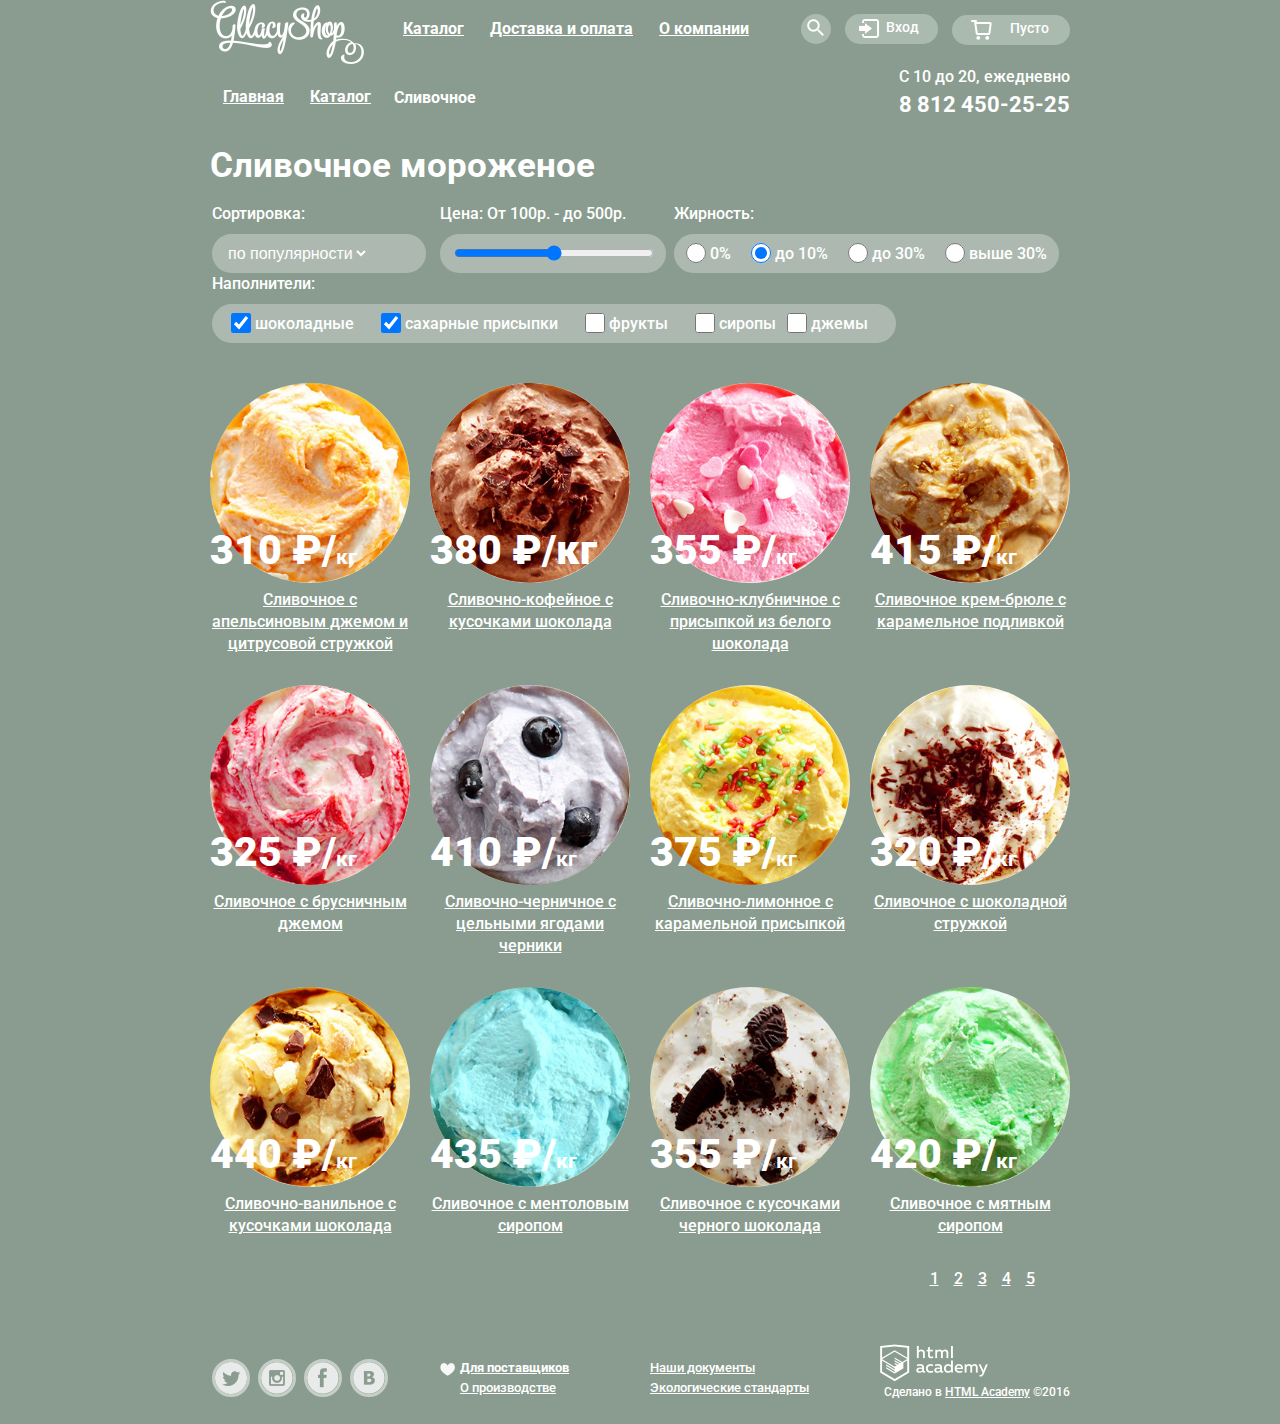
==== commit d1db87c3: "И снова сетки!" ====
--- a/inner.html
+++ b/inner.html
@@ -10,7 +10,7 @@
   <body>
     <header class="main-header">
      <div class="container clearfix">
-       <div class="header-first">
+       <div class="header-first clearfix">
          <div class="header-logo">
            <a><img src="img/logo.png" width="154" height="64" alt="Глейси"></a>
          </div>
@@ -66,9 +66,11 @@
         <form method="post" action="#">
           <fieldset>
             <legend>Сортировка:</legend>
-            <select  name="select">
+            <div class="decorate">
+            <select>
               <option class="decorate" value="popular">по популярности</option>
             </select>
+          </div>
           </fieldset >
           <fieldset>
             <legend>Цена: От <span>100р.</span> - до <span>500р.</span></legend>
@@ -107,64 +109,64 @@
         </form>
       </div>
       <div class="product">
-        <article>
-          <img src="img/item-orange-jam.jpg" width="200" height="200" alt="orange-jam">
-          <p class="popular-price"><span>310 р/</span>кг</p>
+        <article class="item">
+          <img class="cirle" src="img/item-orange-jam.jpg" width="200" height="200" alt="orange-jam">
+          <p class="popular-price"><span>310 &#8381;/</span>кг</p>
           <a href="#">Сливочное с апельсиновым джемом и цитрусовой стружкой</a>
         </article>
-        <article>
-          <img src="img/item-cream-and-coffee.jpg" width="200" height="200" alt="cream-and-coffee">
-          <p class="popular-price"><span>380 р/кг</p>
+        <article class="item">
+          <img class="cirle" src="img/item-cream-and-coffee.jpg" width="200" height="200" alt="cream-and-coffee">
+          <p class="popular-price"><span>380 &#8381;/кг</p>
           <a href="#">Сливочно-кофейное с кусочками шоколада</a>
         </article>
-        <article>
-          <img src="img/item-cream-and-strawberry.jpg" width="200" height="200" alt="cream-and-strawberry">
-          <p class="popular-price"><span>355 р/</span>кг</p>
+        <article class="item">
+          <img class="cirle" src="img/item-cream-and-strawberry.jpg" width="200" height="200" alt="cream-and-strawberry">
+          <p class="popular-price"><span>355 &#8381;/</span>кг</p>
           <a href="#">Сливочно-клубничное с присыпкой из белого шоколада</a>
         </article>
-        <article>
-          <img src="img/item-creme-brulee.jpg" width="200" height="200" alt="creme-brulee">
-          <p class="popular-price"><span>415 р/</span>кг</p>
+        <article class="item">
+          <img class="cirle" src="img/item-creme-brulee.jpg" width="200" height="200" alt="creme-brulee">
+          <p class="popular-price"><span>415 &#8381;/</span>кг</p>
           <a href="#">Сливочное крем-брюле с карамельное подливкой</a>
         </article>
-        <article>
-          <img src="img/item-cowberry-jam.jpg" width="200" height="200" alt="cowberry-jam">
-          <p class="popular-price"><span>325 р/</span>кг</p>
+        <article class="item">
+          <img class="cirle" src="img/item-cowberry-jam.jpg" width="200" height="200" alt="cowberry-jam">
+          <p class="popular-price"><span>325 &#8381;/</span>кг</p>
           <a href="#">Сливочное с брусничным джемом</a>
         </article>
-        <article>
-          <img src="img/item-blueberries.jpg" width="200" height="200" alt="blueberries">
-          <p class="popular-price"><span>410 р/</span>кг</p>
+        <article class="item">
+          <img class="cirle" src="img/item-blueberries.jpg" width="200" height="200" alt="blueberries">
+          <p class="popular-price"><span>410 &#8381;/</span>кг</p>
           <a href="#">Сливочно-черничное с цельными ягодами черники</a>
         </article>
-        <article>
-          <img src="img/item-lemon-caramel.jpg" width="200" height="200" alt="lemon-caramel">
-          <p class="popular-price"><span>375 р/</span>кг</p>
+        <article class="item">
+          <img class="cirle" src="img/item-lemon-caramel.jpg" width="200" height="200" alt="lemon-caramel">
+          <p class="popular-price"><span>375 &#8381;/</span>кг</p>
           <a href="#">Сливочно-лимонное с карамельной присыпкой</a>
         </article>
-        <article>
-          <img src="img/item-creme-chocolate.jpg" width="200" height="200" alt="creme-chocolate">
-          <p class="popular-price"><span>320 р/</span>кг</p>
+        <article class="item">
+          <img class="cirle" src="img/item-creme-chocolate.jpg" width="200" height="200" alt="creme-chocolate">
+          <p class="popular-price"><span>320 &#8381;/</span>кг</p>
           <a href="#">Сливочное с шоколадной стружкой</a>
         </article>
-        <article>
-          <img src="img/item-vanil-chocolate.jpg" width="200" height="200" alt="vanil-chocolate">
-          <p class="popular-price"><span>440 р/</span>кг</p>
+        <article class="item">
+          <img class="cirle" src="img/item-vanil-chocolate.jpg" width="200" height="200" alt="vanil-chocolate">
+          <p class="popular-price"><span>440 &#8381;/</span>кг</p>
           <a href="#">Сливочно-ванильное с кусочками шоколада</a>
         </article>
-        <article>
-          <img src="img/item-mentol.jpg"width="200" height="200" alt="mentol">
-          <p class="popular-price"><span>435 р/</span>кг</p>
+        <article class="item">
+          <img class="cirle" src="img/item-mentol.jpg"width="200" height="200" alt="mentol">
+          <p class="popular-price"><span>435 &#8381;/</span>кг</p>
           <a href="#">Сливочное с ментоловым сиропом</a>
         </article>
-        <article>
-          <img src="img/item-black-chocolate.jpg"width="200" height="200" alt="black-chocolate">
-          <p class="popular-price"><span>355 р/</span>кг</p>
+        <article class="item">
+          <img class="cirle" src="img/item-black-chocolate.jpg"width="200" height="200" alt="black-chocolate">
+          <p class="popular-price"><span>355 &#8381;/</span>кг</p>
           <a href="#">Сливочное с кусочками черного шоколада</a>
         </article>
-        <article>
-          <img src="img/item-creme-mint.jpg" width="200" height="200" alt="creme-mint">
-          <p class="popular-price"><span>420 р/</span>кг</p>
+        <article class="item">
+          <img class="cirle" src="img/item-creme-mint.jpg" width="200" height="200" alt="creme-mint">
+          <p class="popular-price"><span>420 &#8381;/</span>кг</p>
           <a href="#">Сливочное с мятным сиропом</a>
         </article>
       </div>
--- a/css/style.css
+++ b/css/style.css
@@ -9,7 +9,7 @@
 .first-header
 {
 font-size: 60px;
-color: rgb(255, 255, 255);
+color: #ffffff;
 font-family: "Roboto", Helvetica, sans-serif;
 font-weight: bold;
 line-height: 1.006;
@@ -18,35 +18,32 @@
 {
 font-size: 35px;
 line-height: 27px;
-color: #ffffff;
-font-weight: 700;
+color:#ffffff;
 }
 .clearfix::after {
   content: "";
-  outline: 1px solid #12dbad;
   display: table;
   clear: both;
 }
 .container {
-  min-height: 70px;
   width: 860px;
   margin: 0 auto;
-  padding: 0 10px;
-}
+}
+
 .main-header {
   color: #ffffff;
 }
+
 .header-logo{
   float: left;
   width: 170px;
   min-height: 70px;
   margin-right: 10px;
 }
+
 .main-navigation {
   float:left;
-  width: 380px;
   margin-top: 10px;
-  min-height: 50px;
 }
 .main-navigation a {
   display:block;
@@ -58,9 +55,7 @@
   background: #ba6f5a;
 }
 .main-navigation ul {
-  margin: 0;
   padding: 0;
-  list-style: none;
   font-size: 0;
 }
 .main-navigation li {
@@ -70,6 +65,7 @@
   font-weight: 700;
   vertical-align: top;
 }
+
 .user-block {
   float: right;
   max-width: 300px;
@@ -150,19 +146,18 @@
   background: #ff0000;
   background: url("../img/sprite_header.png") no-repeat;
   background-position: -10px -10px;
-  <--background-position:-10px -89px;-->
+  <--background-position:-10px -89px;   полная корзина-->
 }
 .header-info{
-  float: right;
   margin-top: -20px;
   text-align: right;
-  width: 210px;
 }
 .number{
+  margin-top: -10px;
   font-size: 22px;
-  line-height: 0px;
   font-weight: 700;
 }
+
 .slider{
   margin-top: 285px;
   height:230px;
@@ -200,43 +195,24 @@
 }
 
 .promotion{
-  float:left;
-  height:250px;
-  margin-bottom:15px;
-  color: #ffffff;
-  width:860px;
+  margin-bottom:35px;
+  color: #ffffff;
   font-size: 18px;
   font-weight: 500;
   line-height: 22px;
 }
 .promotion a{
-  display:block;
-  font-size: 18px;
-  line-height: 24px;
-  color: #ffffff;
-  margin-left: 210px;
-  margin-right: 20px;
-  width:165px;
-  height:34px;
-  padding-top: 8px;
-  text-align: center;
+  display: block;
+  margin-top: 9px;
+  color: #ffffff;
   text-decoration: none;
-  text-shadow: #ad422b 1px 1px 2px;
-  box-shadow: 0px 1px #a06350;
-  background: linear-gradient(#da9261, #c14e3b);
-  border-radius: 30px;
 }
 .promotion .block{
-  height:220px;
   width:400px;
   border-radius: 20px;
-  margin-right: 20px;
   padding-left: 20px;
 }
 .promotion .block:last-child{
-  height:220px;
-  width:400px;
-  border-radius: 20px;
   margin-right: 0px;
 }
 .promotion-raspberry{
@@ -249,61 +225,43 @@
   background: url("../img/bg-promotion-chocolate.jpg") no-repeat;
   background-size: auto;
 }
+
 .popular-items{
   margin-bottom:30px;
-  width:860px;
+  font-size: 0;
+}
+.cirle{
+  border-radius: 50%;
 }
 .item {
   display:inline-block;
   position:relative;
+  vertical-align: top;
+  margin-right: 16px;
+  margin-bottom: 30px;
+}
+.item:nth-child(4n) {
+  margin-right: 0px;
+}
+.hit::after {
+  content: "";
+  position: absolute;
+  vertical-align: top;
   z-index: 2;
-  vertical-align: top;
-  margin-right: 17px;
-  margin-left: 0px;
-  padding: 0px;
-  width: 200px;
-}
-.item:last-child {
-  display:inline-block;
-  float: right;
-  position:relative;
-  vertical-align: top;
-  z-index: 2;
-  margin-right: 0px;
-  width: 200px;
-}
-.item::before{
-  content: "";
-  position: absolute;
-  vertical-align: top;
-  z-index: -1;
-  width: 200px;
-  height:100px;
-  background:#8a9c8f;
-}
-.item::after {
-  content: "";
-  position: absolute;
-  vertical-align: top;
   top:1px;
-  z-index: 3;
   width: 61px;
   height: 61px;
   background: url("../img/icon-hit.png") no-repeat;
 }
-
 .item a{
   display:block;
-  font-size: 16px;
-  line-height: 22px;
+  width: 200px;
   color: #ffffff;
   text-align: center;
 }
 .item p{
-  display:block;
   font-weight: 700;
   font-size: 21px;
-  line-height: 22px;
   margin-top: -50px;
   color: #ffffff;
 }
@@ -314,10 +272,9 @@
     margin-top: -50px;
     color: #ffffff;
 }
+
 .breadcrumbs{
-  float:left;
   width: 640px;
-  height:30px;
   vertical-align: top;
   margin-top: -60px;
 }
@@ -327,9 +284,7 @@
   color: #ffffff;
 }
 .breadcrumbs ul {
-  margin: 0;
   padding: 0;
-  list-style: none;
   font-size: 0;
 }
 .breadcrumbs li {
@@ -337,11 +292,10 @@
   font-size: 16px;
   line-height: 18px;
   font-weight: 700;
-  vertical-align: top;
 }
 .breadcrumbs p {
   display: inline-block;
-  margin-top: 10px;
+  margin-top: 1px;
   margin-left: 10px;
   font-size: 16px;
   line-height: 18px;
@@ -351,23 +305,18 @@
 }
 
 .filters{
-  display:inline-block;
-  height: 150px;
   margin-top: -5px;
-  margin-bottom: 20px;
-}
-fieldset{
-  display: block;
-  float:left;
+}
+.filters fieldset{
+  display: inline-block;
   border: none;
-  margin-left: 13px;
   min-width: 220px;
   -webkit-padding-before: 0;
   -webkit-padding-start: 0;
   -webkit-padding-end: 0;
   -webkit-padding-after: 0;
 }
-legend{
+.filters legend{
   display: block;
   max-width: none;
   width:auto;
@@ -375,7 +324,7 @@
   color:#ffffff;
   margin-bottom: 9px;
 }
-label{
+.filters label{
   display:inline-block;
   font-weight: 16px;
   vertical-align:top;
@@ -383,21 +332,17 @@
   line-height: 22px;
   margin-right: 16px;
 }
-label:nth-child(8){
+.filters label:nth-child(8){
   display: inline-block;
   vertical-align:top;
   margin-right: 0px;
 }
-select{
-  height:36px;
-  color:#ffffff;
-  width:187px;
-  padding-left: 15px;
+.filters select{
   border-style: none;
-  border-radius: 30px;
   background: #adb9b0;
-}
-input[type=range]{
+  color: #ffffff;
+}
+.filters input[type=range]{
   display:inline-block;
   vertical-align: top;
   font-size: 18px;
@@ -407,16 +352,13 @@
   width:200px;
   margin-left: 2px;
 }
-input[type=radio]{
+.filters input[type=radio]{
   display: inline-block;
   height:20px;
   width:20px;
   padding-left: 15px;
 }
-input[type=radio]:checked{
-
-}
-input[type=checkbox]{
+.filters input[type=checkbox]{
   display: inline-block;
   margin-left: 7px;
   height:20px;
@@ -424,82 +366,34 @@
 }
 .decorate{
   display: inline-block;
-  height:27px;
-  width:auto;
-  padding-left: 5px;
-  padding-right: 5px;
+  vertical-align: middle;
+  height:30px;
+  min-width: 190px;
+  padding-left: 12px;
+  padding-right: 12px;
   padding-top: 9px;
   border-radius: 30px;
   background: #adb9b0;
 }
 
-article {
-  display:inline-block;
-  position:relative;
-  z-index: 2;
-  vertical-align: top;
-  margin-right: 17px;
-  margin-left: 0px;
-  margin-bottom: 30px;
-  padding: 0px;
-  width: 200px;
-}
-article:nth-child(4n) {
-  display:inline-block;
+.product{
+  margin-top: 40px;
+}
+
+.paginator{
+  display:block;
   float: right;
-  position:relative;
-  vertical-align: top;
-  z-index: 2;
-  margin-right: 0px;
-  width: 200px;
-}
-article::before{
-  content: "";
-  position: absolute;
-  vertical-align: top;
-  z-index: -1;
-  width: 200px;
-  height:100px;
-  background:#8a9c8f;
-}
-
-article a{
-  display:block;
-  font-size: 16px;
-  line-height: 22px;
-  color: #ffffff;
-  text-align: center;
-}
-article p{
-  display:block;
-  font-weight: 700;
-  font-size: 21px;
-  line-height: 22px;
-  margin-top: -50px;
-  color: #ffffff;
-}
-article p span {
-    font-weight: 900;
-    font-size: 41px;
-    line-height: 22px;
-    margin-top: -50px;
-    color: #ffffff;
-}
-.paginator{
-  display:inline-block;
-  float: right;
-  padding-left: 15px;
+  text-align: right;
   min-height: 30px;
   width:185px;
   margin-bottom: 27px;
+  margin-right: 30px;
 }
 .paginator a{
-  display: inline;
+  display: inline-block;
   text-align: center;
+  width: 20px;
   vertical-align: middle;
-  margin-left: 10px;
-  padding-left: 5px;
-  padding-right: 5px;
   color: #ffffff;
 }
 .paginator a:hover{
@@ -509,13 +403,11 @@
   border-radius: 20px;
   background: #ffffff;
 }
+
 .shop-info{
-  height: 390px;
   margin-bottom: 40px;
-  width: 860px;
   border-radius: 20px;
   background: url("../img/bg-shop-news.png");
-  background-size: auto;
 }
 .shop-info h3{
   display: inline-block;
@@ -527,26 +419,16 @@
   margin-right: 40px;
 }
 .points{
-  float:left;
   margin-top: -10px;
 }
 .point{
+  display: inline-block;
+  vertical-align: top;
   position: relative;
-  float:left;
-  margin-right: 1px;
-  margin-left: 10px;
-  margin-bottom: 15px;
-  height:130px;
-  width: 418px;
-}
-.point p{
-  display:block;
-  float: right;
-  position: relative;
-  text-align: left;
-  margin-left: 20px;
-  margin-right: 10px;
-  width: 345px;
+  margin-bottom: 10px;
+  width:49%;
+  padding-left: 70px;
+  box-sizing: border-box;
 }
 .point::before {
   content: "";
@@ -577,28 +459,22 @@
   height: 49px;
   background-position: -10px -217px;
 }
+
 .news-mailing{
-  height:220px;
-  margin-bottom:40px;
+  margin-bottom: 325px;
 }
 .news-mailing .block{
   float:left;
-  height:220px;
-  width:420px;
+  width: 400px;
   border-radius: 20px;
 }
 .news-mailing .block:last-child{
-  float:right;
-  height:220px;
-  width:395px;
-  padding-right: 25px;
-  border-radius: 20px;
+  float: right;
 }
 .news-mailing a{
   display: block;
   margin-top: -15px;
   margin-left: 20px;
-  width: 300px;
   background-color:#ffffff 0.3;
   font-weight: 700;
   font-size: 24px;
@@ -606,23 +482,23 @@
   color: #383838;
 }
 .shop-news p{
-  display:block;
   margin-left: 20px;
 }
-.shop-news{
-  float:left;
-  height:240px;
-  width:430px;
+.shop-news {
+  padding-bottom: 135px;
   border-radius: 20px;
   background: url("../img/bg-news-strawberry.jpg");
-  background-size: auto;
+  background-size: cover;
 }
 .mailing{
   color: #000000;
   background: #f7f7f4;
+  padding-bottom: 41px;
 }
 .mailing .mail{
   display:inline-block;
+  vertical-align: top;
+  font-size: 16px;
   margin-left: 20px;
   height:40px;
   opacity:0.5;
@@ -630,24 +506,26 @@
   border-radius: 6px;
 }
 .mailing p{
-  display:block;
   margin-left: 25px;
-  margin-top: 30px;
-}
+  margin-top: 38px;
+}
+
 .btn {
-  display: inline-block;
-  width:128px;
+  float:right;
   height:42px;
   border:none;
-  margin-left: 10px;
-  text-align: center;
-  text-decoration: none;
+  min-width: 125px;
+  padding-left: 10px;
+  padding-right: 10px;
+  margin-bottom: 10px;
+  margin-right: 20px;
+  color:#ffffff;
   text-shadow: #ad422b 1px 1px 2px;
   box-shadow: 0px 1px #a06350;
-  background: linear-gradient(#da9261, #c14e3b);
-  color:#ffffff;
-  border-radius: 30px;
-}
+  background: linear-gradient(#d46546, #c14e3b);
+  border-radius: 30px;
+}
+
 .map{
   background: url("../img/map.jpg") no-repeat;
   background-size: cover;
@@ -655,15 +533,12 @@
 .contacts{
   float:right;
   margin-top: 60px;
-  margin-bottom: 60px;
-  width:310px;
-  height:330px;
+  margin-bottom: 70px;
+  padding-bottom: 20px;
   border-radius: 20px;
   background: #fefefe;
-  color: #000000;
 }
 .contacts p{
-  display: block;
   width: 200px;
   padding-top: 20px;
   margin-left: 25px;
@@ -673,7 +548,6 @@
 }
 .contacts b{
   display: block;
-  width: 220px;
   font-size: 18px;
   line-height: 24px;
 }
@@ -701,9 +575,9 @@
   color:#ffffff;
   border-radius: 30px;
 }
+
 .footer-social{
   float:left;
-  height:65px;
   width:200px;
   margin-right: 30px;
   padding-top:35px;
@@ -748,9 +622,7 @@
   float:left;
   position: relative;
   width:380px;
-  height:50px;
   margin-top: 35px;
-  margin-right: 20px;
 }
 .footer-links a{
   display: block;
@@ -787,7 +659,6 @@
   color:#ffffff;
 }
 .footer-copyright a{
-  font-size: 12px;
   line-height: 18px;
   color:#ffffff;
 }
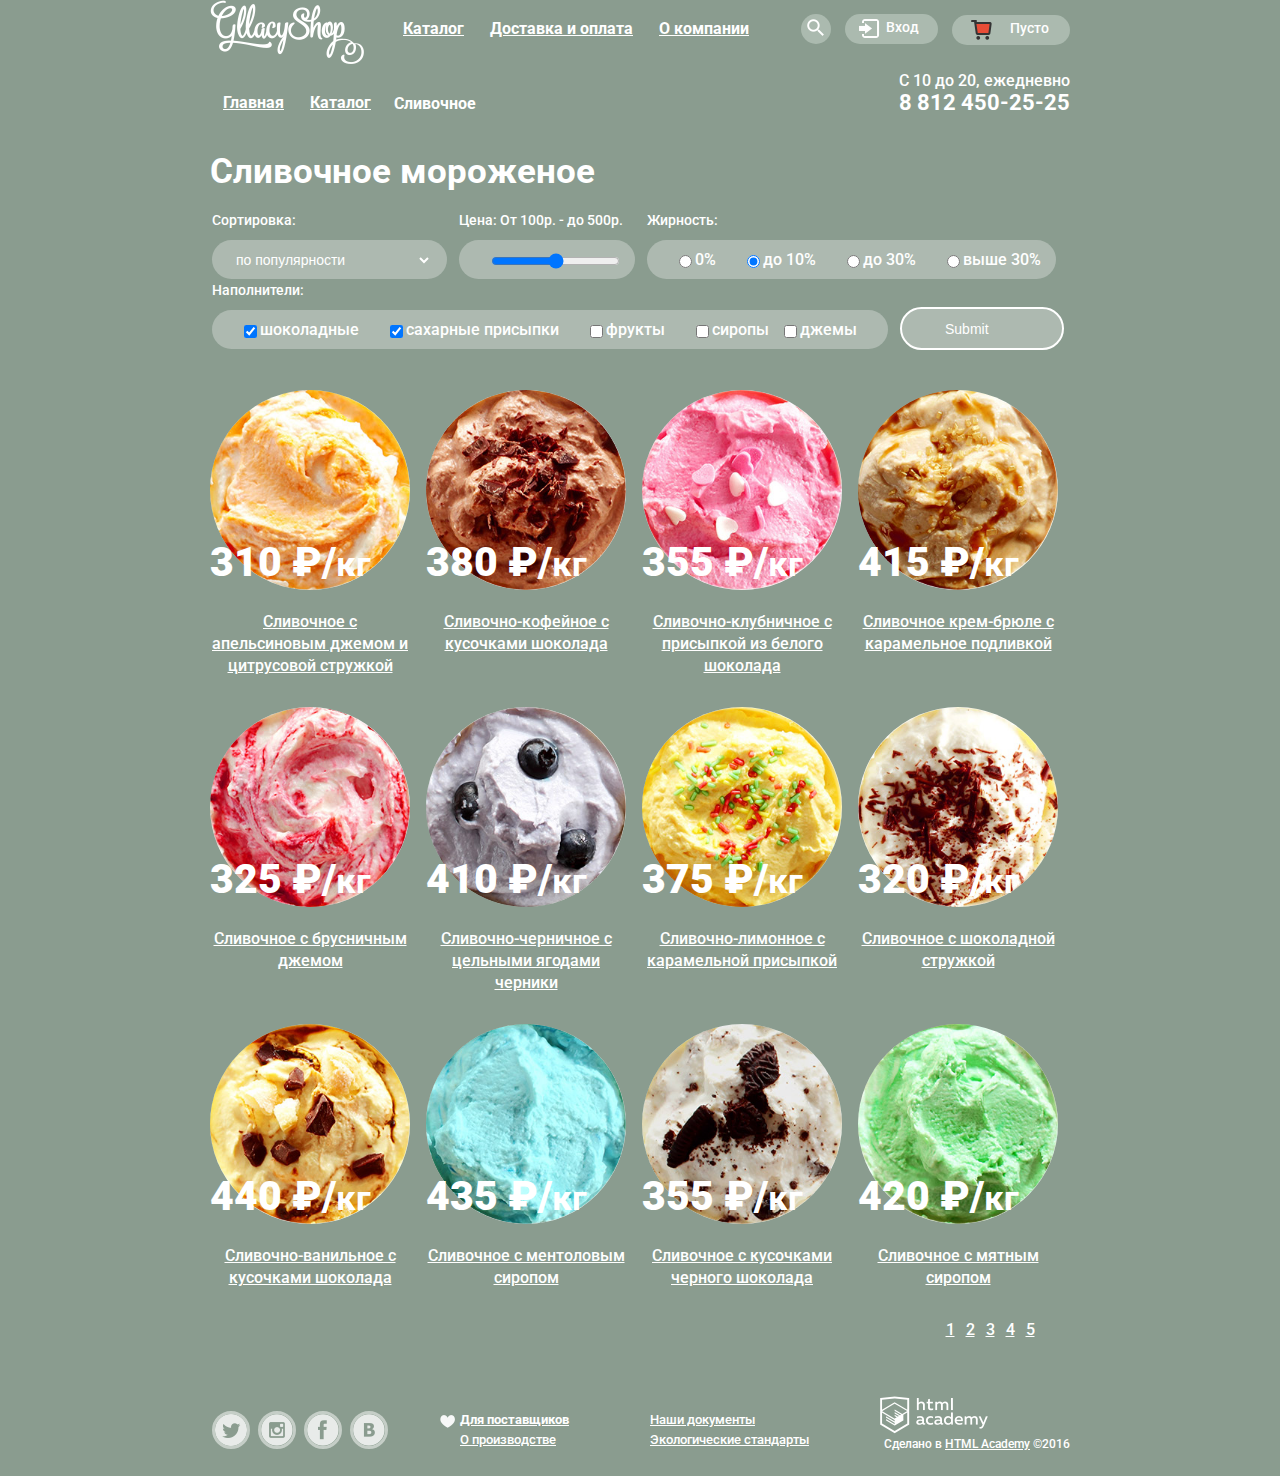
==== commit e59fa6c5: "Сетки" ====
--- a/inner.html
+++ b/inner.html
@@ -27,7 +27,7 @@
              </li>
            </ul>
          </nav>
-         <div class="user-block">
+         <div class="user-block clearfix">
            <div class="loop">
            <a href="#">
            </a>
@@ -35,7 +35,7 @@
            <div class="login">
              <a href="#">Вход</a>
            </div>
-           <div class="basket">
+           <div class="basket full">
              <a  href="#">
              Пусто</a>
            </div>
@@ -66,9 +66,12 @@
         <form method="post" action="#">
           <fieldset>
             <legend>Сортировка:</legend>
-            <div class="decorate">
+            <div class="choose decorate">
             <select>
-              <option class="decorate" value="popular">по популярности</option>
+              <option value="popular">по популярности</option>
+              <option value="cheap">сначала недорогие</option>
+              <option value="expensive">сначала дорогие</option>
+              <option value="oil">по жирности</option>
             </select>
           </div>
           </fieldset >
@@ -101,71 +104,112 @@
             <input type="checkbox" name="taste" id="fruits">
             <label for="fruits">фрукты</label>
             <input type="checkbox" name="taste" id="suryp">
-            <label for="suryp">сиропы</label>
+            <label for="suryp">сиропы </label>
             <input type="checkbox" name="taste" id="jam">
             <label for="jam">джемы</label>
             </div>
           </fieldset >
+          <fieldset>
+          <div class="decorate submit">
+            <input type="submit" name="Применить" class="submit-deco">
+          </div>
+        </fieldset>
         </form>
       </div>
       <div class="product">
         <article class="item">
           <img class="cirle" src="img/item-orange-jam.jpg" width="200" height="200" alt="orange-jam">
+          <div class="actions">
+          <a href="#" class="view">Быстрый просмотр</a>
+          </div>
           <p class="popular-price"><span>310 &#8381;/</span>кг</p>
           <a href="#">Сливочное с апельсиновым джемом и цитрусовой стружкой</a>
         </article>
-        <article class="item">
+        <article class="item view">
           <img class="cirle" src="img/item-cream-and-coffee.jpg" width="200" height="200" alt="cream-and-coffee">
-          <p class="popular-price"><span>380 &#8381;/кг</p>
+          <div class="actions">
+          <a href="#" class="view">Быстрый просмотр</a>
+          </div>
+          <p class="popular-price"><span>380 &#8381;/</span>кг</p>
           <a href="#">Сливочно-кофейное с кусочками шоколада</a>
         </article>
-        <article class="item">
+        <article class="item view">
           <img class="cirle" src="img/item-cream-and-strawberry.jpg" width="200" height="200" alt="cream-and-strawberry">
+          <div class="actions">
+          <a href="#" class="view">Быстрый просмотр</a>
+          </div>
           <p class="popular-price"><span>355 &#8381;/</span>кг</p>
           <a href="#">Сливочно-клубничное с присыпкой из белого шоколада</a>
         </article>
-        <article class="item">
+        <article class="item view">
           <img class="cirle" src="img/item-creme-brulee.jpg" width="200" height="200" alt="creme-brulee">
+          <div class="actions">
+          <a href="#" class="view">Быстрый просмотр</a>
+          </div>
           <p class="popular-price"><span>415 &#8381;/</span>кг</p>
           <a href="#">Сливочное крем-брюле с карамельное подливкой</a>
         </article>
-        <article class="item">
+        <article class="item view">
           <img class="cirle" src="img/item-cowberry-jam.jpg" width="200" height="200" alt="cowberry-jam">
+          <div class="actions">
+          <a href="#" class="view">Быстрый просмотр</a>
+          </div>
           <p class="popular-price"><span>325 &#8381;/</span>кг</p>
           <a href="#">Сливочное с брусничным джемом</a>
         </article>
-        <article class="item">
+        <article class="item view">
           <img class="cirle" src="img/item-blueberries.jpg" width="200" height="200" alt="blueberries">
+          <div class="actions">
+          <a href="#" class="view">Быстрый просмотр</a>
+          </div>
           <p class="popular-price"><span>410 &#8381;/</span>кг</p>
           <a href="#">Сливочно-черничное с цельными ягодами черники</a>
         </article>
-        <article class="item">
+        <article class="item view">
           <img class="cirle" src="img/item-lemon-caramel.jpg" width="200" height="200" alt="lemon-caramel">
+          <div class="actions">
+          <a href="#" class="view">Быстрый просмотр</a>
+          </div>
           <p class="popular-price"><span>375 &#8381;/</span>кг</p>
           <a href="#">Сливочно-лимонное с карамельной присыпкой</a>
         </article>
         <article class="item">
           <img class="cirle" src="img/item-creme-chocolate.jpg" width="200" height="200" alt="creme-chocolate">
+          <div class="actions">
+          <a href="#" class="view">Быстрый просмотр</a>
+          </div>
           <p class="popular-price"><span>320 &#8381;/</span>кг</p>
           <a href="#">Сливочное с шоколадной стружкой</a>
         </article>
         <article class="item">
           <img class="cirle" src="img/item-vanil-chocolate.jpg" width="200" height="200" alt="vanil-chocolate">
+          <div class="actions">
+          <a href="#" class="view">Быстрый просмотр</a>
+          </div>
           <p class="popular-price"><span>440 &#8381;/</span>кг</p>
           <a href="#">Сливочно-ванильное с кусочками шоколада</a>
         </article>
         <article class="item">
           <img class="cirle" src="img/item-mentol.jpg"width="200" height="200" alt="mentol">
+          <div class="actions">
+          <a href="#" class="view">Быстрый просмотр</a>
+          </div>
           <p class="popular-price"><span>435 &#8381;/</span>кг</p>
           <a href="#">Сливочное с ментоловым сиропом</a>
         </article>
         <article class="item">
           <img class="cirle" src="img/item-black-chocolate.jpg"width="200" height="200" alt="black-chocolate">
+          <div class="actions">
+          <a href="#" class="view">Быстрый просмотр</a>
+          </div>
           <p class="popular-price"><span>355 &#8381;/</span>кг</p>
           <a href="#">Сливочное с кусочками черного шоколада</a>
         </article>
         <article class="item">
           <img class="cirle" src="img/item-creme-mint.jpg" width="200" height="200" alt="creme-mint">
+          <div class="actions">
+          <a href="#" class="view">Быстрый просмотр</a>
+          </div>
           <p class="popular-price"><span>420 &#8381;/</span>кг</p>
           <a href="#">Сливочное с мятным сиропом</a>
         </article>
--- a/css/style.css
+++ b/css/style.css
@@ -68,7 +68,7 @@
 
 .user-block {
   float: right;
-  max-width: 300px;
+  box-sizing: border-box;
   margin-top: 10px;
   min-height: 50px;
 }
@@ -136,7 +136,18 @@
   border-radius: 30px;
   background: #abbaaf;
 }
-.basket::before {
+.full::before{
+  content: "";
+  position: absolute;
+  top: 5px;
+  left: 19px;
+  width: 21px;
+  height: 21px;
+  background: #ff0000;
+  background: url("../img/sprite_header.png") no-repeat;
+  background-position: -10px -89px;
+}
+.empty::before{
   content: "";
   position: absolute;
   top: 5px;
@@ -146,22 +157,22 @@
   background: #ff0000;
   background: url("../img/sprite_header.png") no-repeat;
   background-position: -10px -10px;
-  <--background-position:-10px -89px;   полная корзина-->
 }
 .header-info{
-  margin-top: -20px;
   text-align: right;
 }
+.header-info p{
+  margin:0px;
+}
 .number{
-  margin-top: -10px;
   font-size: 22px;
   font-weight: 700;
 }
 
 .slider{
-  margin-top: 285px;
+  padding-top: 255px;
   height:230px;
-  margin-bottom:20px;
+  margin-bottom:60px;
 }
 .slider .first-header{
   text-align: center;
@@ -184,8 +195,9 @@
 }
 .slider::after {
   content: "";
-  display: block;
-  margin-left: 15px;
+  position: absolute;
+  display: inline-block;
+  bottom: 200px;
   width: 21px;
 	height: 21px;
 	-moz-border-radius: 10px;
@@ -208,20 +220,20 @@
   text-decoration: none;
 }
 .promotion .block{
+  float: left;
   width:400px;
   border-radius: 20px;
   padding-left: 20px;
+      margin-right: 20px;
 }
 .promotion .block:last-child{
   margin-right: 0px;
 }
 .promotion-raspberry{
-  float:left;
   background: url("../img/bg-promotion-rasberry.jpg") no-repeat;
   background-size: auto;
 }
 .promotion-chocolate{
-  float:right;
   background: url("../img/bg-promotion-chocolate.jpg") no-repeat;
   background-size: auto;
 }
@@ -235,7 +247,7 @@
 }
 .item {
   display:inline-block;
-  position:relative;
+  position:static;
   vertical-align: top;
   margin-right: 16px;
   margin-bottom: 30px;
@@ -243,25 +255,25 @@
 .item:nth-child(4n) {
   margin-right: 0px;
 }
-.hit::after {
+.hit::before {
   content: "";
   position: absolute;
   vertical-align: top;
   z-index: 2;
-  top:1px;
   width: 61px;
   height: 61px;
   background: url("../img/icon-hit.png") no-repeat;
 }
 .item a{
   display:block;
+  font-size: 16PX;
   width: 200px;
   color: #ffffff;
   text-align: center;
 }
 .item p{
   font-weight: 700;
-  font-size: 21px;
+  font-size: 35px;
   margin-top: -50px;
   color: #ffffff;
 }
@@ -272,11 +284,41 @@
     margin-top: -50px;
     color: #ffffff;
 }
+.item:hover{
+  position:relative;
+  border-radius: 10px;
+  background: #afbbb2;
+}
+.item .actions{
+    position:absolute;
+    bottom:0;
+    left:0;
+    z-index:10;
+}
+.item .actions .view{
+    display:block;
+    width: 200px;
+    height:33px;
+    padding-top: 7px;
+    font-size: 18px;
+    text-decoration: none;
+    color:#ffffff;
+    text-shadow: #ad422b 1px 1px 2px;
+    box-shadow: 0px 1px #a06350;
+    background: linear-gradient(#d36244, #c14e3b);
+    border-radius: 30px;
+}
+.item .actions{
+    display:none;
+}
+.item:hover .actions{
+    display:block;
+}
 
 .breadcrumbs{
-  width: 640px;
-  vertical-align: top;
-  margin-top: -60px;
+  box-sizing: border-box;
+  vertical-align: top;
+  margin-top: -30px;
 }
 .breadcrumbs a {
   display:block;
@@ -305,28 +347,33 @@
 }
 
 .filters{
+  font-size: 0;
   margin-top: -5px;
 }
 .filters fieldset{
   display: inline-block;
+  vertical-align: top;
   border: none;
-  min-width: 220px;
+  font-size: 14px;
+  margin-right: 10px;
   -webkit-padding-before: 0;
   -webkit-padding-start: 0;
   -webkit-padding-end: 0;
   -webkit-padding-after: 0;
 }
+.filters fieldset:last-child{
+  width:140px;
+  margin-right: 0px;
+}
 .filters legend{
   display: block;
-  max-width: none;
-  width:auto;
   font-weight: 14px;
   color:#ffffff;
   margin-bottom: 9px;
 }
 .filters label{
   display:inline-block;
-  font-weight: 16px;
+  font-size: 16px;
   vertical-align:top;
   color:#ffffff;
   line-height: 22px;
@@ -338,60 +385,65 @@
   margin-right: 0px;
 }
 .filters select{
+  width:200px;
   border-style: none;
-  background: #adb9b0;
-  color: #ffffff;
-}
+  background: transparent;
+  color: #ffffff;
+}
+.filters input[type=radio], .filters input[type=checkbox],
 .filters input[type=range]{
-  display:inline-block;
-  vertical-align: top;
-  font-size: 18px;
-  line-height: 24px;
-  color: #ffffff;
-  height: 20px;
-  width:200px;
-  margin-left: 2px;
-}
-.filters input[type=radio]{
-  display: inline-block;
-  height:20px;
-  width:20px;
-  padding-left: 15px;
-}
-.filters input[type=checkbox]{
-  display: inline-block;
-  margin-left: 7px;
-  height:20px;
-  width: 20px;
-}
+  display: inline-block;
+  vertical-align: middle;
+  margin-left: 12px;
+}
+
+.decorate:hover{
+  color: #373737;
+  background: #ffffff;
+}
+
 .decorate{
   display: inline-block;
   vertical-align: middle;
   height:30px;
-  min-width: 190px;
-  padding-left: 12px;
-  padding-right: 12px;
+  padding-left: 20px;
+  padding-right: 15px;
   padding-top: 9px;
   border-radius: 30px;
   background: #adb9b0;
 }
-
+.submit{
+  display: inline-block;
+  margin-top: 28px;
+  width: 125px;
+  margin-right: 0px;
+  border: 2px solid #ffffff;
+}
+.submit-deco{
+  padding-left: 23px;
+  color:#ffffff;
+  border:none;
+  background: #adb9b0;
+
+}
 .product{
+  font-size: 0;
   margin-top: 40px;
 }
 
 .paginator{
   display:block;
-  float: right;
+  font-size: 0;
   text-align: right;
   min-height: 30px;
-  width:185px;
+  box-sizing: border-box;
   margin-bottom: 27px;
   margin-right: 30px;
 }
 .paginator a{
   display: inline-block;
   text-align: center;
+  font-size: 16px;
   width: 20px;
   vertical-align: middle;
   color: #ffffff;
@@ -410,15 +462,15 @@
   background: url("../img/bg-shop-news.png");
 }
 .shop-info h3{
-  display: inline-block;
+  padding-top: 20px;
   font-weight: 500;
   font-size: 24px;
   line-height: 30px;
-  margin-top: 20px;
   margin-left: 20px;
   margin-right: 40px;
 }
 .points{
+  font-size: 0;
   margin-top: -10px;
 }
 .point{
@@ -426,7 +478,9 @@
   vertical-align: top;
   position: relative;
   margin-bottom: 10px;
-  width:49%;
+  padding-right: 15px;
+  font-size: 16px;
+  width:50%;
   padding-left: 70px;
   box-sizing: border-box;
 }
@@ -465,7 +519,7 @@
 }
 .news-mailing .block{
   float:left;
-  width: 400px;
+  width: 420px;
   border-radius: 20px;
 }
 .news-mailing .block:last-child{
@@ -532,14 +586,16 @@
 }
 .contacts{
   float:right;
+  width: 300px;
   margin-top: 60px;
   margin-bottom: 70px;
   padding-bottom: 20px;
   border-radius: 20px;
   background: #fefefe;
 }
+
 .contacts p{
-  width: 200px;
+
   padding-top: 20px;
   margin-left: 25px;
   font-size: 14px;
@@ -578,8 +634,8 @@
 
 .footer-social{
   float:left;
-  width:200px;
-  margin-right: 30px;
+  box-sizing: border-box;
+  margin-right: 50px;
   padding-top:35px;
 }
 .social-btn{
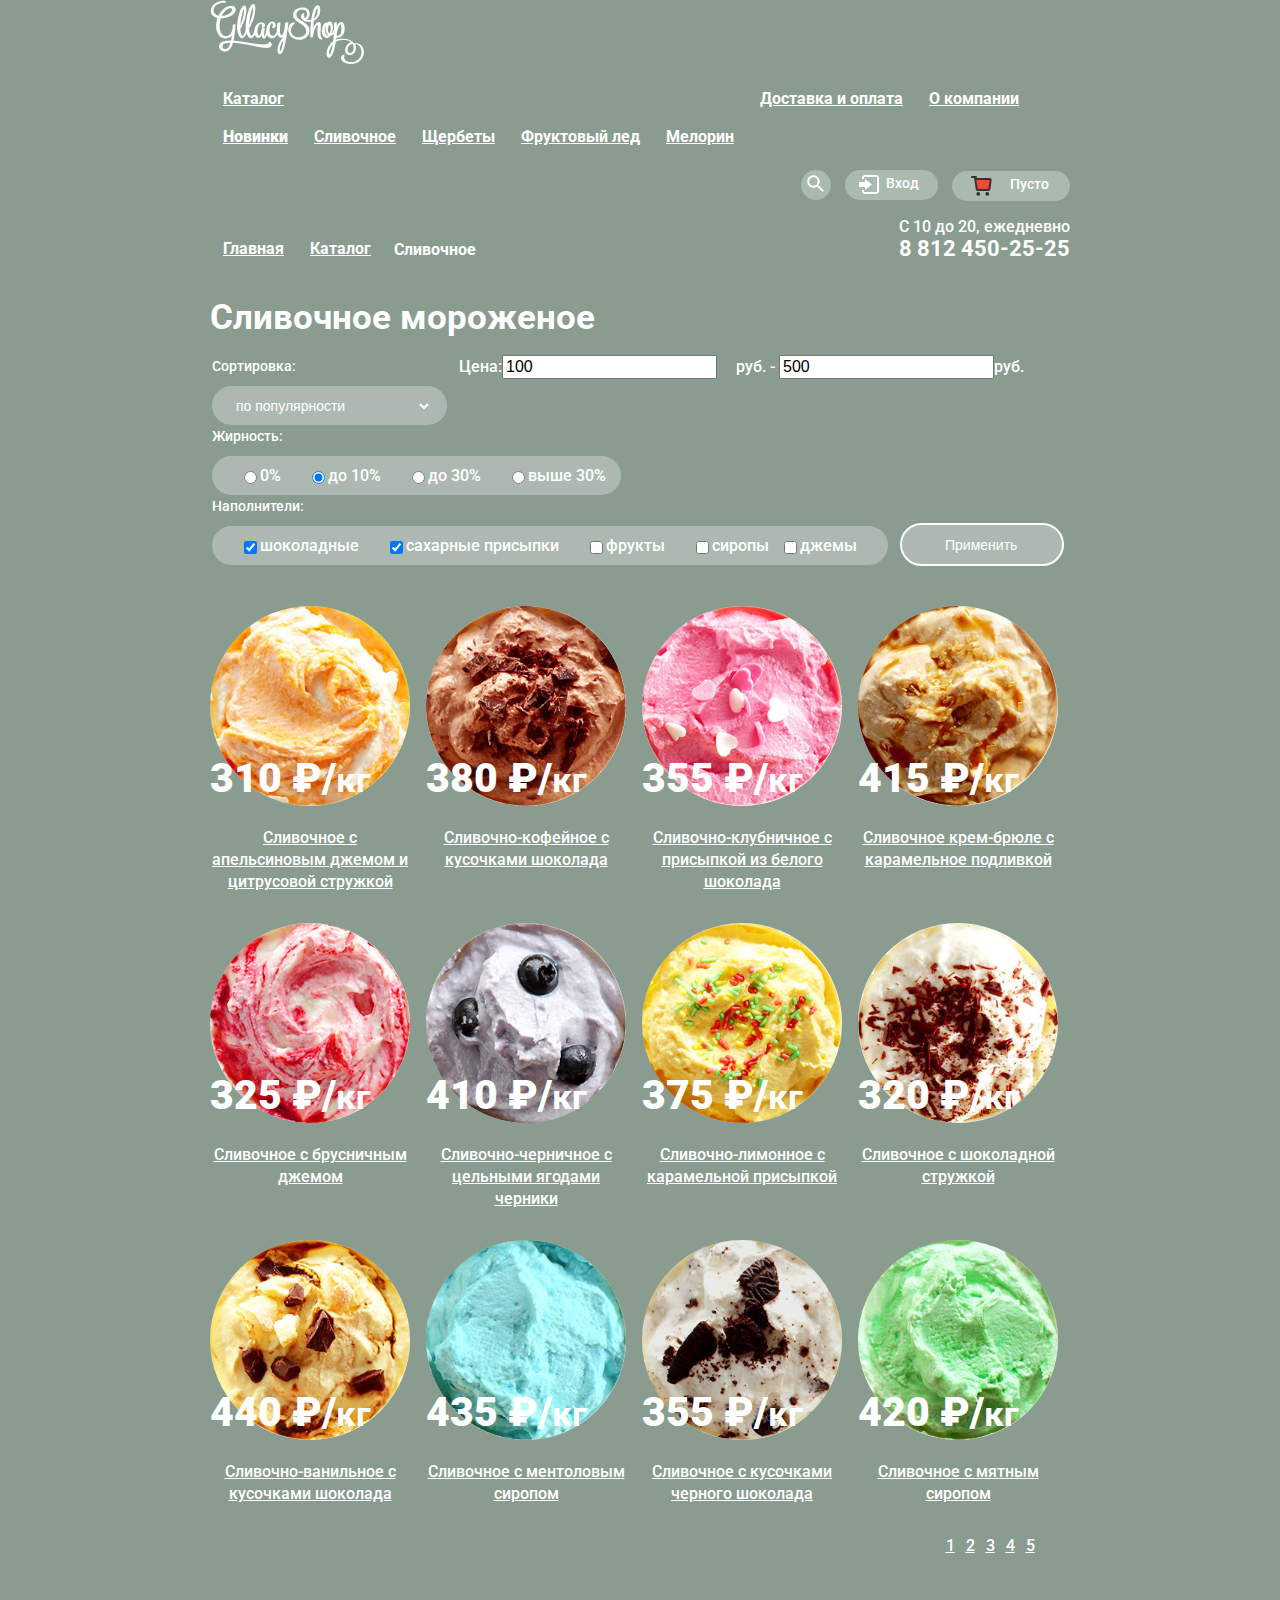
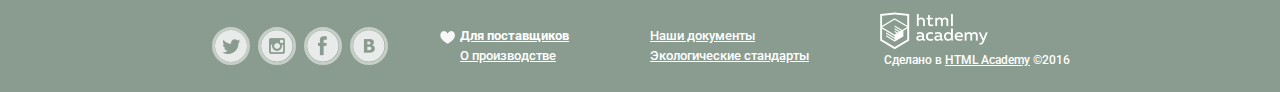
==== commit 91ab6b3e: "Д.э" ====
--- a/inner.html
+++ b/inner.html
@@ -17,7 +17,14 @@
          <nav class="main-navigation">
            <ul>
              <li>
-               <a href="#">Каталог</a>
+               <a href="#" class="active">Каталог</a>
+               <ul class="sub-menu">
+                   <li><a href="#1" class="first-point"><b>Новинки</b></a></li>
+                   <li><a href="#2">Сливочное</a></li>
+                   <li><a href="#3">Щербеты</a></li>
+                   <li><a href="#4">Фруктовый лед</a></li>
+                   <li><a href="#5">Мелорин</a></li>
+               </ul>
              </li>
              <li>
                <a href="#">Доставка и оплата</a>
@@ -76,10 +83,20 @@
           </div>
           </fieldset >
           <fieldset>
-            <legend>Цена: От <span>100р.</span> - до <span>500р.</span></legend>
-            <div class="decorate">
-              <input type="range" min="100" max="500" step="10" id="price">
+            <div class="range-filter">
+              <div class="price-controls">
+                <label class="min-price">Цена:<input name="min-price" type="text" value="100"></label>
+                <label class="max-price">руб. - <input name="max-price" type="text" value="500">руб.</label>
+              </div>
             </div>
+            <div class="range-controls">
+              <div class="scale">
+                <div class="bar" style="margin-left: 20%; width: 30%"></div>
+              </div>
+              <div class="toggle toggle-min"></div>
+              <div class="toggle toggle-max"></div>
+            </div>
+
           </fieldset >
           <fieldset >
             <legend for="group-item">Жирность:</legend>
@@ -111,7 +128,7 @@
           </fieldset >
           <fieldset>
           <div class="decorate submit">
-            <input type="submit" name="Применить" class="submit-deco">
+            <input type="submit" value="Применить" class="submit-deco">
           </div>
         </fieldset>
         </form>
@@ -125,7 +142,7 @@
           <p class="popular-price"><span>310 &#8381;/</span>кг</p>
           <a href="#">Сливочное с апельсиновым джемом и цитрусовой стружкой</a>
         </article>
-        <article class="item view">
+        <article class="item">
           <img class="cirle" src="img/item-cream-and-coffee.jpg" width="200" height="200" alt="cream-and-coffee">
           <div class="actions">
           <a href="#" class="view">Быстрый просмотр</a>
@@ -133,7 +150,7 @@
           <p class="popular-price"><span>380 &#8381;/</span>кг</p>
           <a href="#">Сливочно-кофейное с кусочками шоколада</a>
         </article>
-        <article class="item view">
+        <article class="item">
           <img class="cirle" src="img/item-cream-and-strawberry.jpg" width="200" height="200" alt="cream-and-strawberry">
           <div class="actions">
           <a href="#" class="view">Быстрый просмотр</a>
@@ -141,7 +158,7 @@
           <p class="popular-price"><span>355 &#8381;/</span>кг</p>
           <a href="#">Сливочно-клубничное с присыпкой из белого шоколада</a>
         </article>
-        <article class="item view">
+        <article class="item">
           <img class="cirle" src="img/item-creme-brulee.jpg" width="200" height="200" alt="creme-brulee">
           <div class="actions">
           <a href="#" class="view">Быстрый просмотр</a>
@@ -149,7 +166,7 @@
           <p class="popular-price"><span>415 &#8381;/</span>кг</p>
           <a href="#">Сливочное крем-брюле с карамельное подливкой</a>
         </article>
-        <article class="item view">
+        <article class="item">
           <img class="cirle" src="img/item-cowberry-jam.jpg" width="200" height="200" alt="cowberry-jam">
           <div class="actions">
           <a href="#" class="view">Быстрый просмотр</a>
@@ -157,7 +174,7 @@
           <p class="popular-price"><span>325 &#8381;/</span>кг</p>
           <a href="#">Сливочное с брусничным джемом</a>
         </article>
-        <article class="item view">
+        <article class="item">
           <img class="cirle" src="img/item-blueberries.jpg" width="200" height="200" alt="blueberries">
           <div class="actions">
           <a href="#" class="view">Быстрый просмотр</a>
@@ -165,7 +182,7 @@
           <p class="popular-price"><span>410 &#8381;/</span>кг</p>
           <a href="#">Сливочно-черничное с цельными ягодами черники</a>
         </article>
-        <article class="item view">
+        <article class="item">
           <img class="cirle" src="img/item-lemon-caramel.jpg" width="200" height="200" alt="lemon-caramel">
           <div class="actions">
           <a href="#" class="view">Быстрый просмотр</a>
--- a/css/style.css
+++ b/css/style.css
@@ -406,8 +406,8 @@
   display: inline-block;
   vertical-align: middle;
   height:30px;
-  padding-left: 20px;
-  padding-right: 15px;
+  padding-left:20px;
+  padding-right:15px;
   padding-top: 9px;
   border-radius: 30px;
   background: #adb9b0;
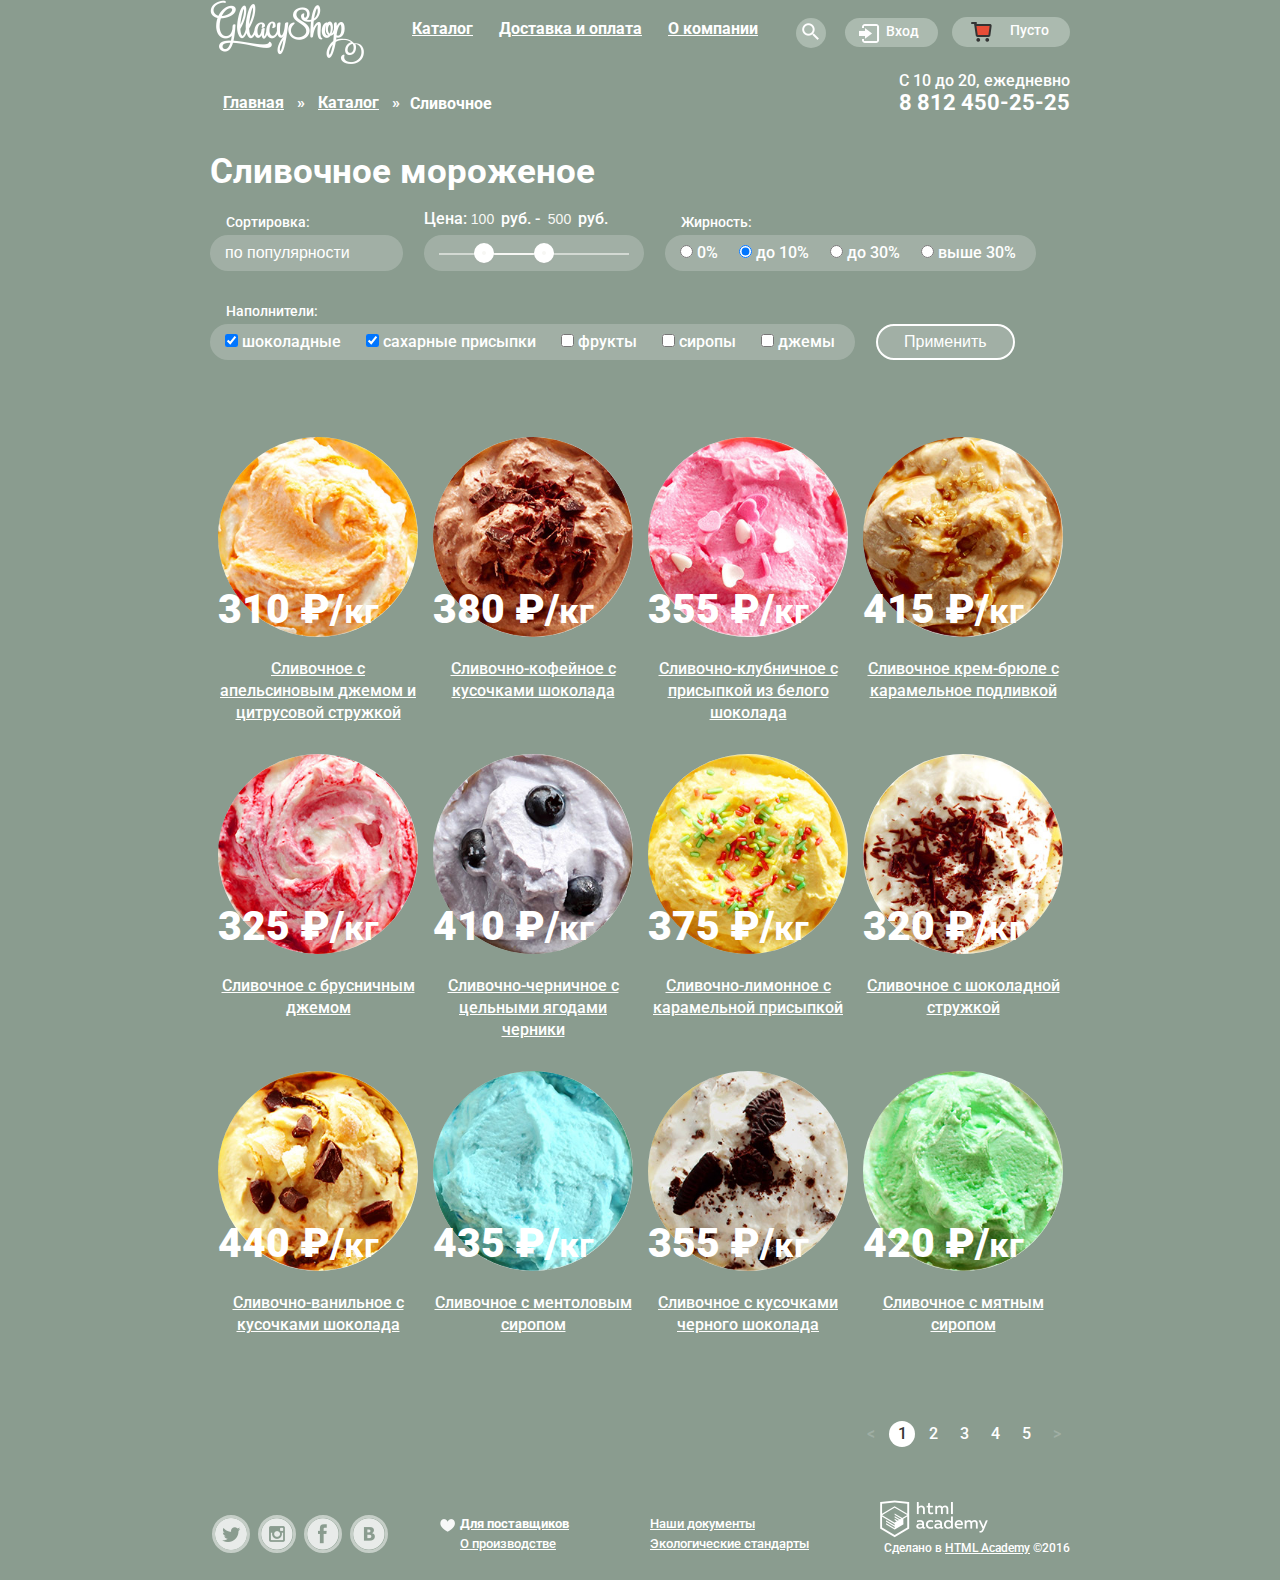
==== commit 7a419b85: "Декоративные элементы" ====
--- a/inner.html
+++ b/inner.html
@@ -15,32 +15,59 @@
            <a><img src="img/logo.png" width="154" height="64" alt="Глейси"></a>
          </div>
          <nav class="main-navigation">
-           <ul>
-             <li>
-               <a href="#" class="active">Каталог</a>
+           <ul class="main-menu">
+             <li >
+               <a class="top-menu-item" href="#">Каталог</a>
                <ul class="sub-menu">
-                   <li><a href="#1" class="first-point"><b>Новинки</b></a></li>
+                   <li><a href="#1" class="highlight"><b>Новинки</b></a></li>
                    <li><a href="#2">Сливочное</a></li>
                    <li><a href="#3">Щербеты</a></li>
                    <li><a href="#4">Фруктовый лед</a></li>
                    <li><a href="#5">Мелорин</a></li>
                </ul>
              </li>
-             <li>
-               <a href="#">Доставка и оплата</a>
+             <li >
+               <a class="top-menu-item" href="#">Доставка и оплата</a>
              </li>
              <li>
-               <a href="#">О компании</a>
+               <a class="top-menu-item" href="#">О компании</a>
              </li>
            </ul>
          </nav>
          <div class="user-block clearfix">
            <div class="loop">
-           <a href="#">
-           </a>
-         </div>
+             <div class="search">
+                <a class="search-button" href="#"></a>
+              </div>
+              <div class="search-form">
+                <form action="" method="post">
+                  <input type="search" name="search" placeholder="Что ищем?">
+                  <label class="hiden-top">
+                    <span>Что ищем?</span>
+                  </label>
+                </form>
+              </div>
+
+           </div>
            <div class="login">
-             <a href="#">Вход</a>
+             <a href="#" class="login-button">Вход</a>
+             <div class="login-form clearfix">
+               <form class="autoriz" action="#" method="post">
+                 <input type="email" name="email" placeholder="Электронная почта">
+                 <label class="hiden-top">
+                   <span>Электронная почта</span>
+                 </label>
+                 <input type="text" name="password" placeholder="Пароль">
+                 <label class="hiden-top">
+                   <span>Пароль</span>
+                  </label>
+                <button class="btn" type="submit" value="Войти">Войти</button>
+               </form>
+                <div class="reg-links">
+                  <a href="#">Забыли пароль?</a>
+                  <a href="#">Новая регистрация</a>
+                </div>
+              </div>
            </div>
            <div class="basket full">
              <a  href="#">
@@ -60,9 +87,11 @@
           <li>
             <a href="">Главная</a>
           </li>
+          <li>&raquo;</li>
           <li>
             <a href="">Каталог</a>
           </li>
+          <li>&raquo;</li>
           <li>
             <p>Сливочное</p>
           </li>
@@ -71,18 +100,16 @@
       <h2 class="second-header">Сливочное мороженое</h2>
       <div class="filters">
         <form method="post" action="#">
-          <fieldset>
+          <fieldset class="filter">
             <legend>Сортировка:</legend>
-            <div class="choose decorate">
             <select>
               <option value="popular">по популярности</option>
               <option value="cheap">сначала недорогие</option>
               <option value="expensive">сначала дорогие</option>
               <option value="oil">по жирности</option>
             </select>
-          </div>
-          </fieldset >
-          <fieldset>
+          </fieldset >
+          <fieldset class="filter">
             <div class="range-filter">
               <div class="price-controls">
                 <label class="min-price">Цена:<input name="min-price" type="text" value="100"></label>
@@ -96,9 +123,8 @@
               <div class="toggle toggle-min"></div>
               <div class="toggle toggle-max"></div>
             </div>
-
-          </fieldset >
-          <fieldset >
+          </fieldset >
+          <fieldset class="filter" >
             <legend for="group-item">Жирность:</legend>
             <div class="decorate">
             <input type="radio" name="group-item" value="0%" id="0">
@@ -109,9 +135,9 @@
             <label for="30-"> до 30%</label>
             <input type="radio" name="group-item" value="выше 30%" id="30+">
             <label for="30+">выше 30%</label>
-          </div>
-          </fieldset >
-          <fieldset >
+            </div>
+          </fieldset >
+          <fieldset class="filter">
             <legend>Наполнители:</legend>
             <div class="decorate">
             <input type="checkbox" name="taste" id="chocolate" checked>
@@ -126,11 +152,7 @@
             <label for="jam">джемы</label>
             </div>
           </fieldset >
-          <fieldset>
-          <div class="decorate submit">
-            <input type="submit" value="Применить" class="submit-deco">
-          </div>
-        </fieldset>
+          <button class="filter-button" type="submit" value="Применить">Применить</button>
         </form>
       </div>
       <div class="product">
@@ -231,12 +253,16 @@
           <a href="#">Сливочное с мятным сиропом</a>
         </article>
       </div>
-      <div class="paginator">
-        <a class="paginator-active" href="">1</a>
-        <a href="">2</a>
-        <a href="">3</a>
-        <a href="">4</a>
-        <a href="">5</a>
+      <div class="paginators">
+        <ul class="paginator">
+        <li>&lt;</li>
+        <li class="paginator-active"><a href="#">1</a></li>
+        <li href=""><a href="#">2</a></li>
+        <li href=""><a href="#">3</a></li>
+        <li href=""><a href="#">4</a></li>
+        <li href=""><a href="#">5</a></li>
+        <li>&gt;</li>
+      </ul>
       </div>
     </main>
     <footer class="main-footer clearfix">
--- a/css/style.css
+++ b/css/style.css
@@ -13,6 +13,7 @@
 font-family: "Roboto", Helvetica, sans-serif;
 font-weight: bold;
 line-height: 1.006;
+margin-bottom: 20px;
 }
 .second-header
 {
@@ -52,11 +53,22 @@
 }
 .main-navigation a:hover {
   border-radius: 20px;
-  background: #ba6f5a;
-}
+  background: #ffffff;
+  color:#353535;
+}
+.main-navigation .active {
+  border-radius: 20px;
+  background: #d07058;
+  color:#ffffff;
+}
+.top-menu-item:active{
+  box-shadow:0px 1px inset;
+}
+
 .main-navigation ul {
   padding: 0;
   font-size: 0;
+  list-style: none;
 }
 .main-navigation li {
   display: inline-block;
@@ -66,11 +78,65 @@
   vertical-align: top;
 }
 
+.main-menu {
+    float: left;
+    max-width: 700px;
+    margin-left: 9px;
+    padding: 0;
+    list-style: none;
+}
+.main-menu:hover .sub-menu {
+    display: block;
+}
+.main-menu .sub-menu {
+    position: absolute;
+    display: none;
+    box-sizing: border-box;
+    width: 143px;
+    margin-left: -7px;
+    padding: 0;
+    overflow: hidden;
+    list-style: none;
+    background-color: #f8f7f4;
+    border-radius: 5px;
+    box-shadow: 0 20px 20px rgba(0,0,0,.4);
+}
+.sub-menu .highlight {
+    position: relative;
+    padding-top: 11px;
+    padding-bottom: 13px;
+    font-weight: 700;
+}
+
+.sub-menu .highlight::after {
+    content: "";
+    position: absolute;
+    right: 9px;
+    bottom: 0;
+    left: 6px;
+    height: 1px;
+    background-color: rgba(53,53,53,.2);
+}
+.sub-menu a {
+    padding: 8px 5px 8px 22px;
+    font-weight: 400;
+    width: 143px;
+    font-size: 14px;
+    line-height: 16px;
+    text-decoration: none;
+    color: #323232;;
+}
+
+.sub-menu a:hover {
+    background-color: #fbded8;
+    border-radius: 0;
+}
+
+
 .user-block {
   float: right;
   box-sizing: border-box;
-  margin-top: 10px;
-  min-height: 50px;
+  margin-top: 12px;
 }
 .user-block a{
   display:block;
@@ -86,30 +152,54 @@
   vertical-align: top;
   margin-right: 10px;
   text-align: center;
-  top:4px;
+  top:6px;
   padding-left: 22px;
   width: 71px;
-  height: 30px;
+  height: 29px;
   border-radius: 30px;
   background: #abbaaf;
 }
 .login::before {
   content: "";
   position: absolute;
-  top: 5px;
+  top: 6px;
   left: 14px;
   width: 22px;
   height: 20px;
   background: url("../img/sprite_header.png") no-repeat;
   background-position: -10px -50px;
-
-}
+}
+.login-form {
+    width: 277px;
+    min-height: 214px;
+}
+.reg-links {
+    float: right;
+    width: 140px;
+    text-align: left;
+    padding-top: 15px;
+}
+.reg-links a {
+    display: inline-block;
+    color:#353535;
+    text-decoration: underline;
+
+}
+.login-form button {
+  float: left;
+  margin-top: 15px;
+  margin-right: 0px;
+  width: 100px;
+  margin-left: 25px;
+}
+
 .loop{
   display: inline-block;
   position: relative;
   vertical-align: top;
   margin-right: 10px;
-  top:4px;
+  top:6px;
+  right:5px;
   width: 30px;
   height: 30px;
   border-radius: 30px;
@@ -125,6 +215,75 @@
   background: url("../img/sprite_header.png") no-repeat;
   background-position: -10px -129px;
 }
+.login-form, .search-form {
+    position: absolute;
+    top: 37px;
+    right: 0;
+    z-index: 20;
+    display: none;
+    width: 275px;
+    min-height: 84px;
+    background-color: #f8f7f4;
+    border-radius: 5px;
+    box-shadow: 0 20px 20px rgba(0,0,0,.4);
+}
+form {
+    display: block;
+    margin-top: 0em;
+}
+.main-header input[type=email], body input[type=password], body input[type=search],body textarea {
+    box-sizing: border-box;
+    margin-top: 20px;
+    margin-right: 0;
+    padding: 10px 14px;
+    overflow: hidden;
+    font-size: 16px;
+    line-height: 24px;
+    color: #000;
+    white-space: nowrap;
+    border: 1px solid rgba(178,178,178,.52);
+    border-radius: 5px;
+    box-shadow: none;
+}
+.search-form input {
+    width: 311px;
+    margin-left: 15px;
+}
+input+label.hiden-top, textarea+label.hiden-top {
+    position: relative;
+}
+label {
+    cursor: default;
+}
+.hiden-top span {
+    display: none;
+    padding-left: 30px;
+    font-size: 11px;
+    line-height: 13px;
+    color: #5b9ddf;
+}
+input+label.hiden-top span, textarea+label.hiden-top span {
+    position: absolute;
+}
+.main-header input[type=email]:hover, .main-header  input[type=password]:hover, .main-header  input[type=search]:hover, .main-header  input[type=text]:hover, .main-header textarea:hover {
+    padding: 9px 13px;
+    border: 2px solid rgba(154,154,154,.52);
+}
+.user-block input[type="submit"]{
+  border-radius: 20px;
+  border: 0;
+   padding: 0;
+}
+.search{
+  display: inline-block;
+  position: absolute;
+  border-radius: 30px;
+  width: 25px;
+  height: 25px;
+  margin: 0px;
+  border: none;
+}
+
 .basket{
   display: inline-block;
   position: relative;
@@ -168,41 +327,152 @@
   font-size: 22px;
   font-weight: 700;
 }
-
-.slider{
-  padding-top: 255px;
-  height:230px;
-  margin-bottom:60px;
-}
-.slider .first-header{
+ .main-footer a:hover, .item a:hover, .breadcrumbs a:hover{
+  color:#ffbc9e;
+}
+.main-footer a:active, .item a:active, .breadcrumbs a:active{
+  color:#ffbc9e;
+}
+.shop-news a:hover{
+  color:#e84d37;
+}
+.shop-news a:active{
+  color:#e84d37;
+}
+body > input[type="radio"] {
+  display: none;
+}
+
+.site-wrapper {
+  min-width: 940px;
+
+  background-repeat: no-repeat;
+  background-position: top center;
+
+  transition: background-image 0.5s ease, background-color 0.5s ease;
+}
+
+.site-wrapper::before,
+.site-wrapper::after {
+  content: "";
+  visibility: hidden;
+}
+
+.site-wrapper::before {
+  background-image: url("../img/bg-main2.png");
+}
+
+.site-wrapper::after {
+  background-image: url("../img/bg-main3.png");
+}
+
+.content-wrapper {
+  width: 900px;
+  margin: 0 auto;
+  padding: 0 20px;
+}
+
+
+.slider {
+  position: relative;
+  padding-top: 240px;
   text-align: center;
-}
-.slider a{
-  display:block;
-  font-size: 32px;
-  text-align: center;
+  color: #ffffff;
+  margin-bottom: 30px;
+}
+
+.slide {
+  display: none;
+}
+
+.slide-title {
+  width: 700px;
+  margin: 0 auto;
+  font-weight: 800;
+  font-size: 60px;
+}
+
+.slide-btn {
+  display: inline-block;
+  padding: 12px 50px;
+
+  font-weight: 600;
+  font-size: 31px;
+  line-height: 41px;
+  vertical-align: top;
   color: #ffffff;
   text-decoration: none;
-  text-shadow: #ad422b 1px 1px 2px;
-  box-shadow: 0px 1px #a06350;
-  background: linear-gradient(#da9261, #c14e3b);
-  width:278px;
-  height:45px;
-  margin-left:280px;
-  margin-top: -20px;
-  padding-top: 18px;
-  border-radius: 30px;
-}
-.slider::after {
-  content: "";
+  text-shadow: 0 2px 5px rgba(160, 32, 11, 0.76);
+
+  background: #f26843;
+  background:    -moz-linear-gradient(top, #f26843 0%, #e74a35 100%);
+  background: -webkit-linear-gradient(top, #f26843 0%, #e74a35 100%);
+  background:         linear-gradient(to bottom, #f26843 0%, #e74a35 100%);
+  border-radius: 100px;
+  box-shadow: 0 2px 2px rgba(172, 16, 0, 0.64);
+}
+
+.slide-btn:hover {
+  background:    -moz-linear-gradient(top, #f58669 0%, #ec6f5e 100%);
+  background: -webkit-linear-gradient(top, #f58669 0%, #ec6f5e 100%);
+  background:         linear-gradient(to bottom, #f58669 0%, #ec6f5e 100%);
+  box-shadow: 0 2px 2px rgba(172, 16, 0, 1);
+}
+
+.slide-btn:active {
+  background:    -moz-linear-gradient(top, #d84732 0%, #e1613e 100%);
+  background: -webkit-linear-gradient(top, #d84732 0%, #e1613e 100%);
+  background:         linear-gradient(to bottom, #d84732 0%, #e1613e 100%);
+  box-shadow: inset 0 2px 2px rgba(172, 16, 0, 1);
+}
+
+.slider-controls {
   position: absolute;
-  display: inline-block;
-  bottom: 200px;
-  width: 21px;
-	height: 21px;
-	-moz-border-radius: 10px;
-	-webkit-border-radius: 10px;
-	border-radius: 10px;
+  bottom: 25px;
+  left: 0;
+  z-index: 20;
+
+  font-size: 0;
+}
+
+.slider-controls label {
+  display: inline-block;
+  width: 17px;
+  height: 17px;
+  margin-right: 8px;
+
+  vertical-align: top;
+
+  background-color: transparent;
+  border: 2px solid #ffffff;
+  border-radius: 50%;
+  cursor: pointer;
+}
+
+#btn-1:checked ~ .site-wrapper #slide1,
+#btn-2:checked ~ .site-wrapper #slide2,
+#btn-3:checked ~ .site-wrapper #slide3 {
+  display: block;
+}
+
+#btn-1:checked ~ .site-wrapper {
+  background-color: #849d8f;
+  background-image: url("../img/bg-main1.png");
+}
+
+#btn-2:checked ~ .site-wrapper {
+  background-color: #8996a6;
+  background-image: url("../img/bg-main2.png");
+}
+
+#btn-3:checked ~ .site-wrapper {
+  background-color: #9d8b84;
+  background-image: url("../img/bg-main3.png");
+}
+
+#btn-1:checked ~ .site-wrapper label[for="btn-1"],
+#btn-2:checked ~ .site-wrapper label[for="btn-2"],
+#btn-3:checked ~ .site-wrapper label[for="btn-3"] {
   background-color: #ffffff;
 }
 
@@ -249,8 +519,8 @@
   display:inline-block;
   position:static;
   vertical-align: top;
-  margin-right: 16px;
-  margin-bottom: 30px;
+  padding: 10px 7px 10px 8px;
+  margin-top: 10px;
 }
 .item:nth-child(4n) {
   margin-right: 0px;
@@ -286,30 +556,45 @@
 }
 .item:hover{
   position:relative;
-  border-radius: 10px;
+  border-radius: 10px 10px 0 0;
   background: #afbbb2;
 }
-.item .actions{
-    position:absolute;
-    bottom:0;
-    left:0;
-    z-index:10;
-}
-.item .actions .view{
-    display:block;
-    width: 200px;
-    height:33px;
-    padding-top: 7px;
-    font-size: 18px;
-    text-decoration: none;
-    color:#ffffff;
-    text-shadow: #ad422b 1px 1px 2px;
-    box-shadow: 0px 1px #a06350;
-    background: linear-gradient(#d36244, #c14e3b);
-    border-radius: 30px;
+.item .view{
+  display: block;
+  position: absolute;
+  width: 200px;
+  height: 33px;
+  padding-top: 7px;
+  margin-right: 8px;
+  margin-left: 8px;
+  font-size: 18px;
+  text-decoration: none;
+  color: #ffffff;
+  text-shadow: #ad422b 1px 1px 2px;
+  box-shadow: 0px 1px #a06350;
+  background: linear-gradient(#d36244, #c14e3b);
+  border-radius: 30px;
+}
+.item .view:hover{
+  background: #ed715f;
+  color:#ffffff;
+}
+.item .view:active{
+  background: linear-gradient(#d84732, #e1613e);
+  color:#ffffff;
+  box-shadow: 0px 1px #952718;
 }
 .item .actions{
     display:none;
+    position:absolute;
+    width:100%;
+    padding-top: 15px;
+    padding-bottom: 10px;
+    height:40px;
+    bottom:-65px;
+    border-radius: 0 0 10px 10px;
+    left:0;
+    background: rgba(255, 255, 255, 0.3);
 }
 .item:hover .actions{
     display:block;
@@ -334,6 +619,7 @@
   font-size: 16px;
   line-height: 18px;
   font-weight: 700;
+  color:#fff;
 }
 .breadcrumbs p {
   display: inline-block;
@@ -345,117 +631,200 @@
   vertical-align: top;
   color: #ffffff;
 }
-
-.filters{
+.filters {
+    margin-bottom: 25px;
+}
+.filters .filter, .filters button {
+    display: inline-block;
+    font-size: 16px;
+    vertical-align: top;
+}
+ fieldset {
+    margin: 0;
+    padding: 5px 17px 17px 0;
+    border: none;
+}
+fieldset legend {
+    padding-left: 16px;
+    font-weight: 500;
+    font-size: 14px;
+    line-height: 16px;
+    color: #fff;
+}
+ select {
+    height: 36px;
+    padding: 0 35px 0 15px;
+    font-size: 16px;
+    line-height: 36px;
+    color: #fff;
+    background: rgba(255,255,255,.2) url(../img/icons/marker.png) no-repeat 170px 50%;
+    border: none;
+    border-radius: 18px;
+    outline: none;
+    -webkit-appearance: none;
+    -moz-appearance: none;
+    appearance: none;
+}
+select:hover {
+    color: #343434;
+    background: #fff;
+}
+.range-filter {
+  margin-top: -11px;
+  width: 220px;
+  font-size: 13px;
+  color: #ffffff;
+}
+
+.range-controls {
+  position: relative;
+  height: 18px;
+  padding-top: 18px;
+  padding-right: 15px;
+  padding-left: 15px;
+  margin-bottom: 15px;
+  border-radius: 20px;
+  background: rgba(255,255,255,.2);
+}
+
+.range-controls .scale {
+  height: 2px;
+  background: #d3d9d3;
+}
+
+.range-controls .bar {
+  width: 70%;
+  height: 2px;
+  background: #f7f7f4;
+}
+
+.range-controls .toggle {
+  position: absolute;
+  top: 8px;
+  left: 0px;
+  width: 4px;
+  height: 4px;
+  cursor: pointer;
+  border: 8px solid #fff;
+  border-radius: 50%;
+  background: #f7f7f4;
+  box-shadow: 0 2px 1px 0 #a1ada4;
+}
+
+.range-controls .toggle-min {
+  left: 50px;
+}
+
+.range-controls .toggle-max {
+  left: 110px;
+}
+
+.price-controls {
   font-size: 0;
-  margin-top: -5px;
-}
-.filters fieldset{
-  display: inline-block;
-  vertical-align: top;
   border: none;
+}
+
+.price-controls label {
+  font-size: 16px;
+  display: inline-block;
+}
+
+.max-price {
+  text-align: right;
+}
+
+.price-controls input {
   font-size: 14px;
-  margin-right: 10px;
-  -webkit-padding-before: 0;
-  -webkit-padding-start: 0;
-  -webkit-padding-end: 0;
-  -webkit-padding-after: 0;
-}
-.filters fieldset:last-child{
-  width:140px;
-  margin-right: 0px;
-}
-.filters legend{
-  display: block;
-  font-weight: 14px;
-  color:#ffffff;
-  margin-bottom: 9px;
-}
-.filters label{
-  display:inline-block;
-  font-size: 16px;
-  vertical-align:top;
-  color:#ffffff;
-  line-height: 22px;
-  margin-right: 16px;
-}
-.filters label:nth-child(8){
-  display: inline-block;
-  vertical-align:top;
-  margin-right: 0px;
-}
-.filters select{
-  width:200px;
-  border-style: none;
-  background: transparent;
-  color: #ffffff;
-}
-.filters input[type=radio], .filters input[type=checkbox],
-.filters input[type=range]{
-  display: inline-block;
-  vertical-align: middle;
-  margin-left: 12px;
-}
-
-.decorate:hover{
-  color: #373737;
-  background: #ffffff;
+  width: 27px;
+  margin:0px;
+  padding-right: 5px;
+  text-align: center;
+  color: #f7f7f4;
+  border: none;
+  border-radius: 5px;
+  background: #8a9c8f
+}
+.filters input[type=radio]+label {
+    margin-right: 17px;
+}
+.filters input[type=checkbox]+label {
+    margin-right: 21px;
+}
+.filters input[type=checkbox]+label:last-child, .filters input[type=radio]+label:last-child {
+    margin-right: 5px;
+}
+.filters button {
+    margin-top: 21px;
+    padding: 7px 26px;
+    font-weight: 500;
+    line-height: 18px;
+    border: 2px solid #fff;
+    border-radius: 19px;
+    outline: none;
+    cursor: pointer;
+}
+.filters button:hover{
+    color: #323232;
+    background-color: #fff;
 }
 
 .decorate{
-  display: inline-block;
-  vertical-align: middle;
-  height:30px;
-  padding-left:20px;
-  padding-right:15px;
-  padding-top: 9px;
-  border-radius: 30px;
-  background: #adb9b0;
-}
-.submit{
-  display: inline-block;
-  margin-top: 28px;
-  width: 125px;
-  margin-right: 0px;
-  border: 2px solid #ffffff;
-}
-.submit-deco{
-  padding-left: 23px;
-  color:#ffffff;
-  border:none;
-  background: #adb9b0;
-
+  height: 36px;
+  padding: 0 15px;
+  line-height: 36px;
+  border-radius: 18px;
+}
+.decorate, .filter-button {
+    font-size: 16px;
+    color: #fff;
+    background-color: rgba(255,255,255,.2);
 }
 .product{
   font-size: 0;
   margin-top: 40px;
+  margin-bottom: 40px;
 }
 
 .paginator{
-  display:block;
+  float: right;
+  margin: 35px 0 30px;
+  padding: 0;
+  list-style: none;
   font-size: 0;
-  text-align: right;
-  min-height: 30px;
-  box-sizing: border-box;
-  margin-bottom: 27px;
-  margin-right: 30px;
+}
+.paginator li{
+  display: inline-block;
+  width: 26px;
+  height: 26px;
+  margin: 0 0 0 5px;
+  font-weight: 500;
+  font-size: 16px;
+  line-height: 26px;
+  text-align: center;
+  color: rgba(255,255,255,.2);
 }
 .paginator a{
-  display: inline-block;
-  text-align: center;
   font-size: 16px;
-  width: 20px;
-  vertical-align: middle;
-  color: #ffffff;
-}
-.paginator a:hover{
-  color:#363636;
-  width:20px;
-  height:20px;
-  border-radius: 20px;
+  text-decoration: none;
+  color: #fff;
+}
+.paginator li:hover{
+  color:#353535;
+  border-radius: 50%;
+  background: #9db1a5;
+}
+.paginator a:active{
   background: #ffffff;
-}
-
+  color:#353535;
+  border-radius: 50%;
+}
+.paginator-active{
+  border-radius: 50%;
+  background: #ffffff;
+}
+.paginator-active a{
+  color:#353535;
+}
 .shop-info{
   margin-bottom: 40px;
   border-radius: 20px;
@@ -547,7 +916,7 @@
 .mailing{
   color: #000000;
   background: #f7f7f4;
-  padding-bottom: 41px;
+  padding-bottom: 23px;
 }
 .mailing .mail{
   display:inline-block;
@@ -563,12 +932,14 @@
   margin-left: 25px;
   margin-top: 38px;
 }
-
+.mailing .btn{
+  margin-top: 17px;
+  width:125px;
+}
 .btn {
   float:right;
   height:42px;
   border:none;
-  min-width: 125px;
   padding-left: 10px;
   padding-right: 10px;
   margin-bottom: 10px;
@@ -579,7 +950,14 @@
   background: linear-gradient(#d46546, #c14e3b);
   border-radius: 30px;
 }
-
+.btn:hover{
+  background: #f38267;
+}
+.btn:active{
+  background: linear-gradient(#d84732, #e1613e);
+  color:#ffffff;
+  box-shadow: 0px 1px #952718 inset;
+}
 .map{
   background: url("../img/map.jpg") no-repeat;
   background-size: cover;
@@ -627,11 +1005,18 @@
   text-decoration: none;
   text-shadow: #ad422b 1px 1px 2px;
   box-shadow: 0px 1px #a06350;
-  background: linear-gradient(#da9261, #c14e3b);
+  background: linear-gradient(#d46546, #c14e3b);
   color:#ffffff;
   border-radius: 30px;
 }
-
+.contacts .btn:hover{
+  background: #f38267;
+}
+.contacts  .btn:active{
+  background: linear-gradient(#d84732, #e1613e);
+  color:#ffffff;
+  box-shadow: 0px 1px #952718 inset;
+}
 .footer-social{
   float:left;
   box-sizing: border-box;
@@ -649,6 +1034,12 @@
   vertical-align: top;
   text-decoration: none;
   background: #e8ebe9 url("../img/sprite-footer.png") no-repeat;
+}
+.social-btn:active {
+    box-shadow: 0 0 0 1px rgba(255,255,255,.7), inset 0 2px 1px #888;
+}
+.social-btn:hover {
+    background: #ffffff;
 }
 .social-btn::before{
   content: "";
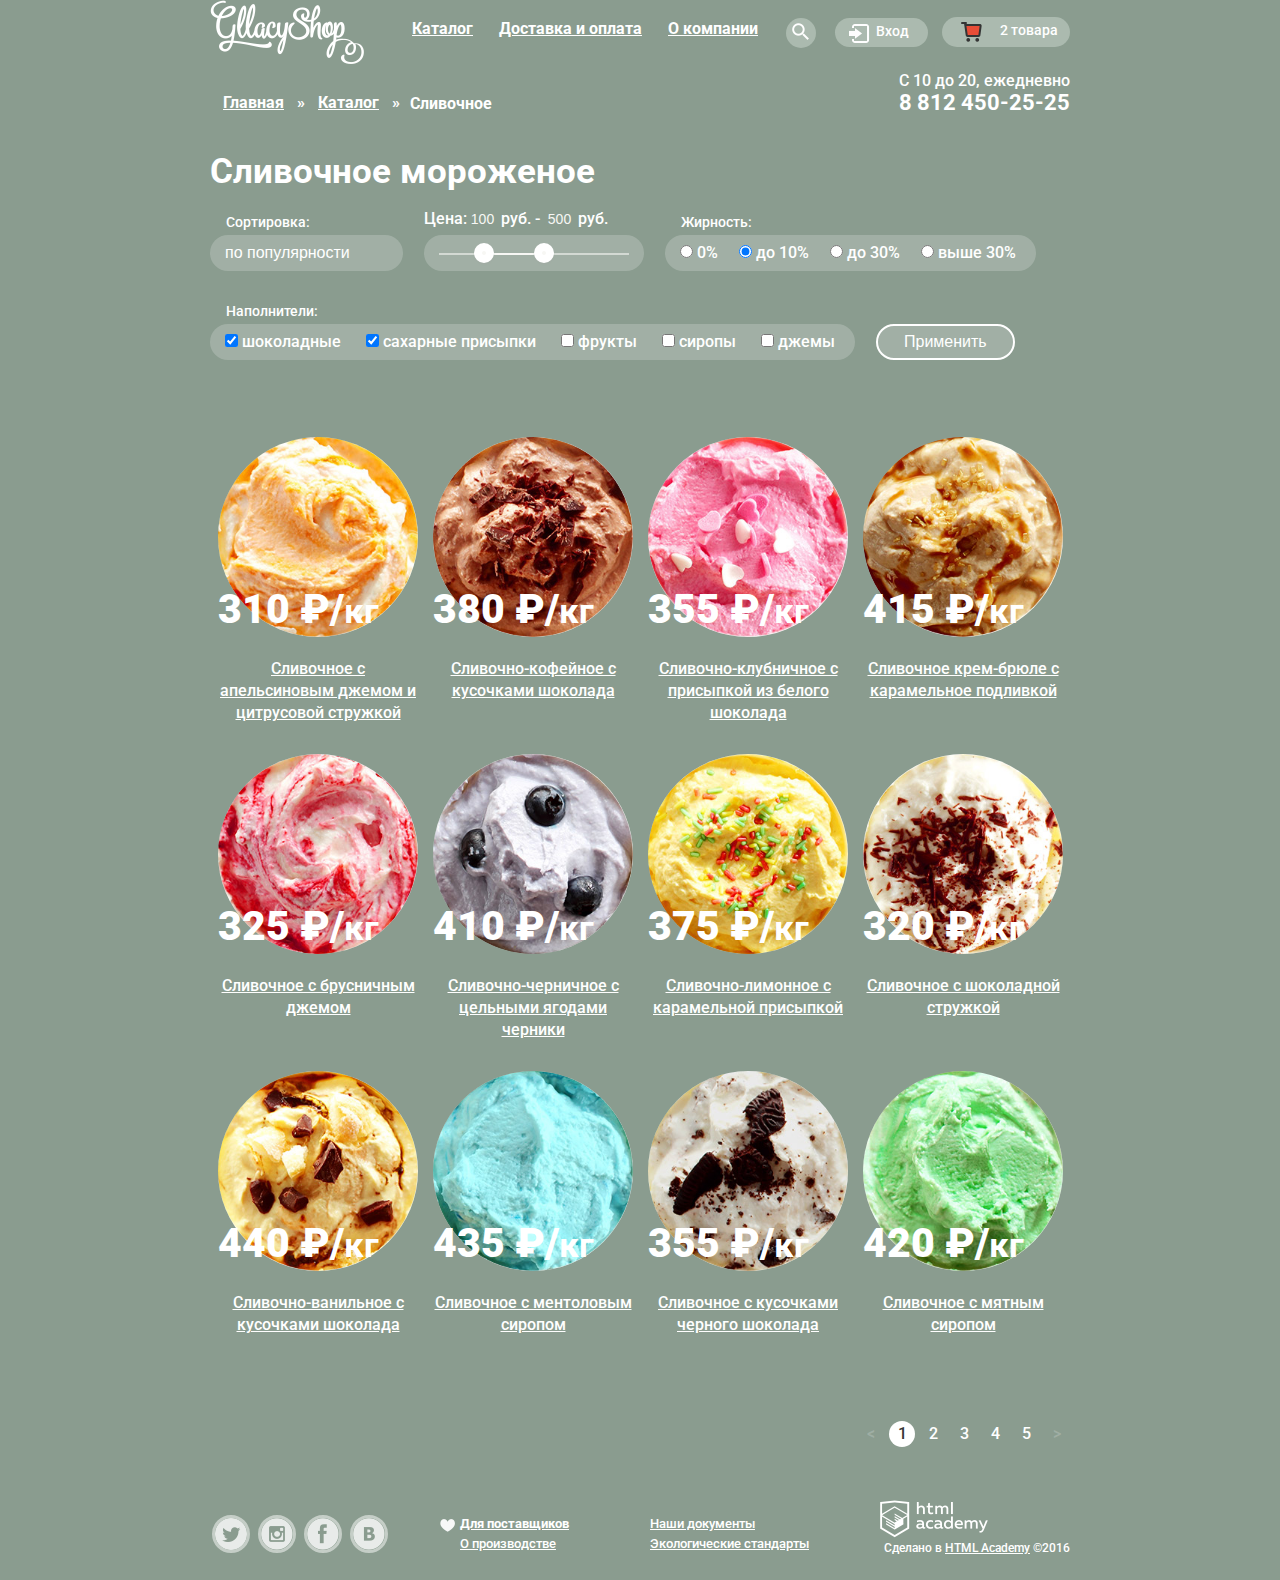
==== commit 2ba1316d: "Декор ч2" ====
--- a/inner.html
+++ b/inner.html
@@ -70,8 +70,37 @@
               </div>
            </div>
            <div class="basket full">
-             <a  href="#">
-             Пусто</a>
+             <a  href="#">2 товара</a>
+             <div class="basket-modal-container">
+               <div class="basket-modal clearfix">
+                 <ul class="basket-products">
+                   <li class="basket-product-item">
+                     <a href="#" class="basket-product-inner basket-product-delete"></a>
+                     <div class="basket-product-inner basket-product-img">
+                       <img width="33" height="33" alt="ice-cream" src="img/item-orange-jam.jpg">
+                     </div>
+                      <p class="basket-product-inner basket-product-name">
+                        <a href="#">Пломбир с апельсиновым джемом</a></p>
+                      <p class="basket-product-inner basket-product-info">1.5кг х <span> 200 руб</span></p>
+                      <p class="basket-product-inner basket-product-price">300 руб</p>
+                    </li>
+                    <li class="basket-product-item">
+                      <a href="#" class="basket-product-inner basket-product-delete"></a>
+                      <div class="basket-product-inner basket-product-img">
+                          <img width="33" height="33" alt="ice-cream" src="img/item-cream-and-strawberry.jpg">
+                      </div>
+                       <p class="basket-product-inner basket-product-name">
+                         <a href="#">Клубничный пломбир с присыпкой из белого шоколада</a></p>
+                       <p class="basket-product-inner basket-product-info">1.5кг х <span> 300 руб</span></p>
+                       <p class="basket-product-inner basket-product-price">450 руб</p>
+                     </li>
+                   </ul>
+                   <div class="all-item">
+                   <p class="sum"> Итого: 750 руб.</p>
+                   <a href="#" class="btn order-submit">Оформить заказ</a>
+                 </div>
+                 </div>
+               </div>
            </div>
        </div>
        </div>
--- a/css/style.css
+++ b/css/style.css
@@ -290,7 +290,7 @@
   vertical-align: top;
   top: 5px;
   padding-left: 53px;
-  width: 65px;
+  width: 75px;
   height: 30px;
   border-radius: 30px;
   background: #abbaaf;
@@ -1109,3 +1109,160 @@
   line-height: 18px;
   color:#ffffff;
 }
+
+.modal-popup-show {
+    display: block;
+}
+.modal-popup {
+    position: fixed;
+    top: 50%;
+    left: 50%;
+    width: 428px;
+    height: 410px;
+    display: none;
+    margin-top: -205px;
+    margin-left: -237px;
+    padding: 16px 25px 16px 24px;
+    color: #323232;
+    background-color: #f8f7f4;
+    border-radius: 9px;
+}
+.modal-popup-close {
+    position: absolute;
+    left: 442px;
+    top: 12px;
+    width: 22px;
+    height: 22px;
+    font-size: 0;
+    background-color: transparent;
+    border: 0;
+    outline: 0;
+    cursor: pointer;
+}
+.modal-popup-content{
+  position: fixed;
+  margin-top: 60px;
+}
+.modal-popup-form input[type=email], .modal-popup-form input[type=text], .modal-popup-form textarea {
+    width: 237px;
+    min-height: 24px;
+    margin: 0 0 20px;
+    padding: 9px 14px;
+    font-size: 16px;
+    line-height: 24px;
+    font-family: "Roboto",Arial,sans-serif;
+    color: #323232;
+    border: 1px solid rgba(178,178,178,.52);
+    border-radius: 5px;
+    outline: none;
+}
+label {
+    cursor: default;
+}
+.modal-popup-form textarea {
+    width: 400px;
+    height: 135px;
+    margin: 0 0 18px;
+    overflow: auto;
+    resize: none;
+}
+.modal-popup-btn {
+    float: right;
+    max-width: 140px;
+    margin-bottom: 12px;
+    padding: 10px 23px;
+    border-radius: 22px;
+}
+.basket-modal-container {
+    display:none;
+    border-top: 5px solid transparent;
+    position: absolute;
+    right: 0;
+    top: 48px;
+    color: #323232;
+    z-index: 20;
+}
+.basket-modal {
+    width: 510px;
+    background: #f8f7f4;
+    padding: 20px 14px 21px 15px;
+    border-radius: 5px;
+    box-shadow: 20px 20px 20px 0 rgba(0,0,0,0.4);
+    z-index: 20;
+}
+.basket-products {
+    list-style-type: none;
+    margin: 0 0 -6px;
+    padding: 0;
+}
+.basket-product-item {
+    font-size: 0;
+    position: relative;
+    text-align: left;
+    padding: 0 0 13px;
+}
+.basket-product-delete {
+    display: block;
+    position: absolute;
+    width: 10px;
+    height: 10px;
+    margin-left: 5px;
+    top: -15px;
+    left: -10px;
+}
+.basket-product-inner {
+    display: inline-block;
+    vertical-align: top;
+    font-size: 13px;
+    line-height: 16px;
+    color: #323232;
+}
+.basket-product-img {
+    padding: 0 5px 3px 3px;
+    margin-left: 23px;
+}
+.basket-product-name {
+    width: 230px;
+    margin: 3px 0 9px 9px;
+}
+.basket-product-name a {
+    color: #323232;
+    text-decoration: none;
+    font-size: 13px;
+    line-height: 16px;
+    font-weight: 400;
+}
+.basket-product-info {
+    padding: 9px 11px 10px 16px;
+    width: 95px;
+    margin: 0;
+    letter-spacing: .2px;
+}
+.basket-product-inner span {
+    color: #999;
+}
+.basket-product-price {
+    width: 62px;
+    text-align: right;
+    margin: 0;
+    padding: 9px 0 10px;
+}
+.sum {
+    font-size: 15px;
+    line-height: 18px;
+    color: #333;
+    font-weight: 700;
+    margin-top: 14px;
+    text-align: right;
+}
+.all-item a{
+  font-size: 16px;
+}
+.all-item .btn {
+    width:130px;
+    margin-right: 0;
+    margin-bottom: 0;
+    padding-top: 10px;
+    height: 25px;
+    cursor: pointer;
+}
